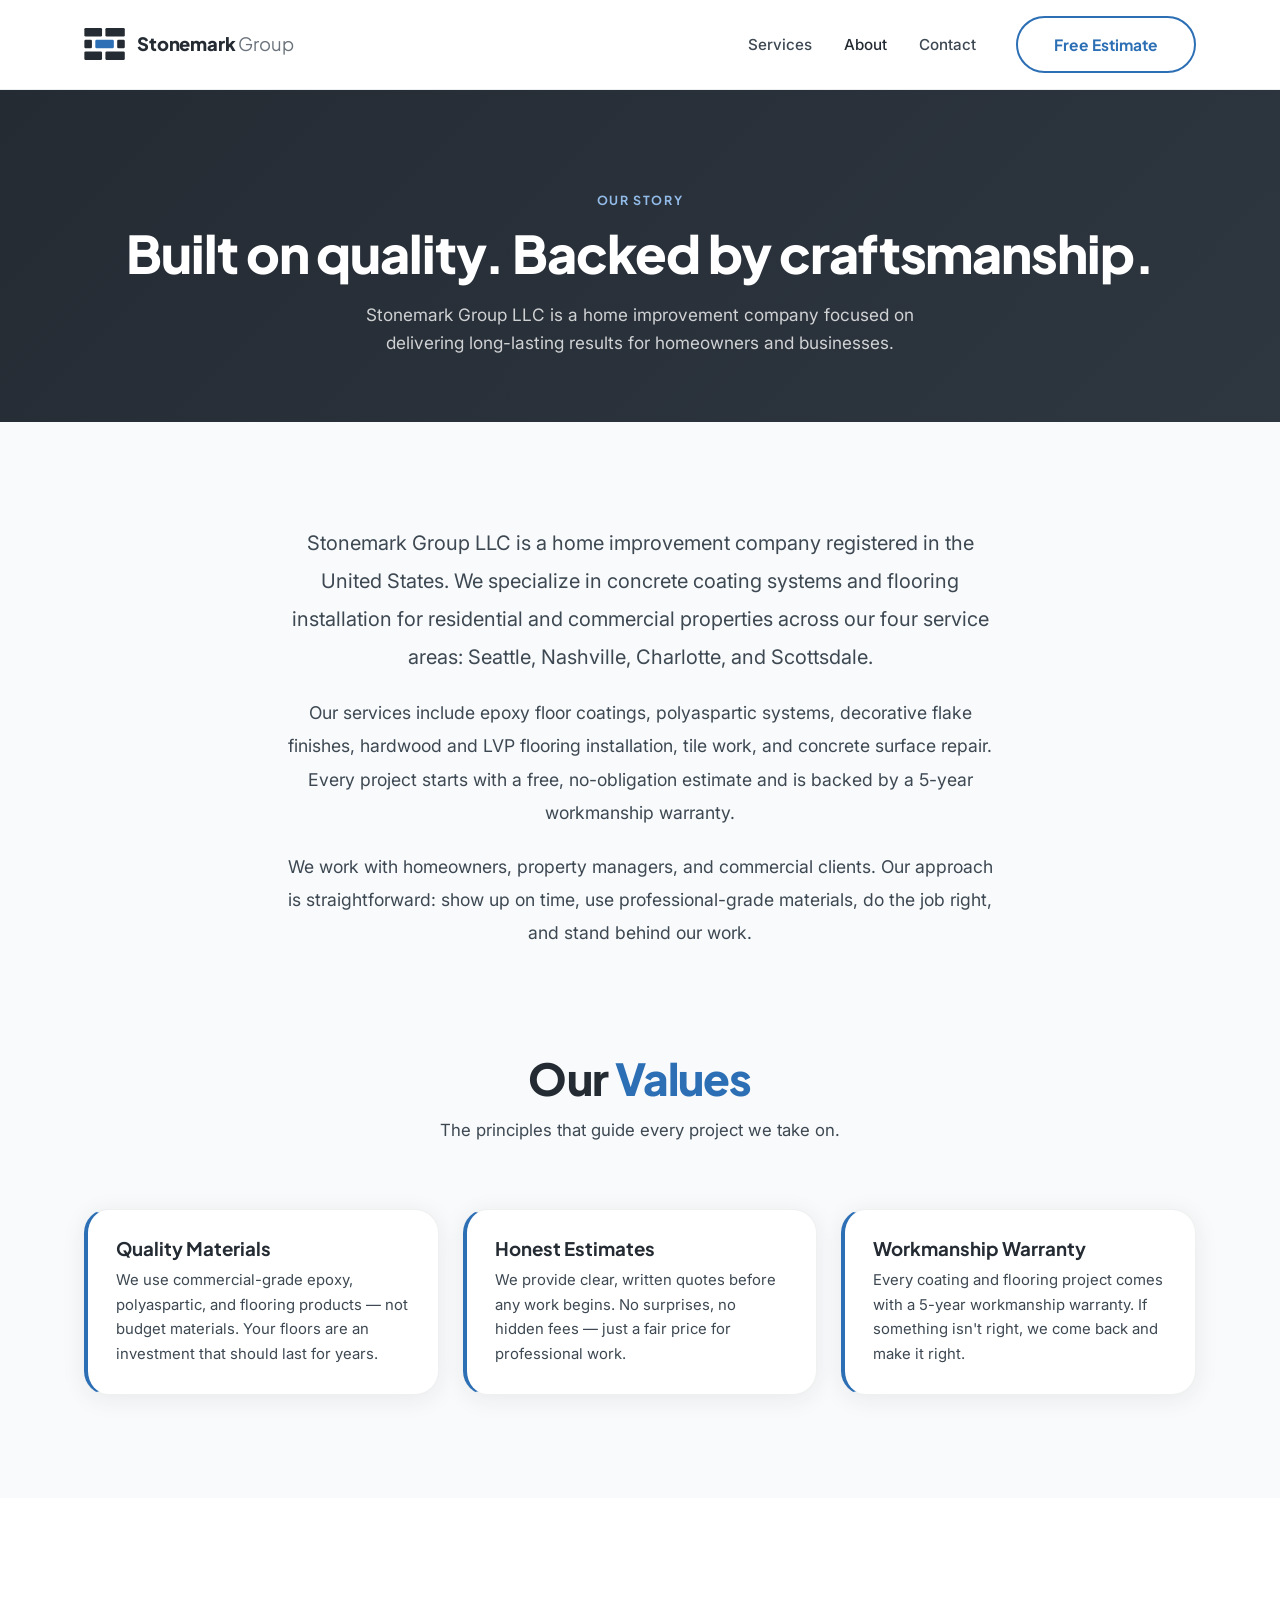
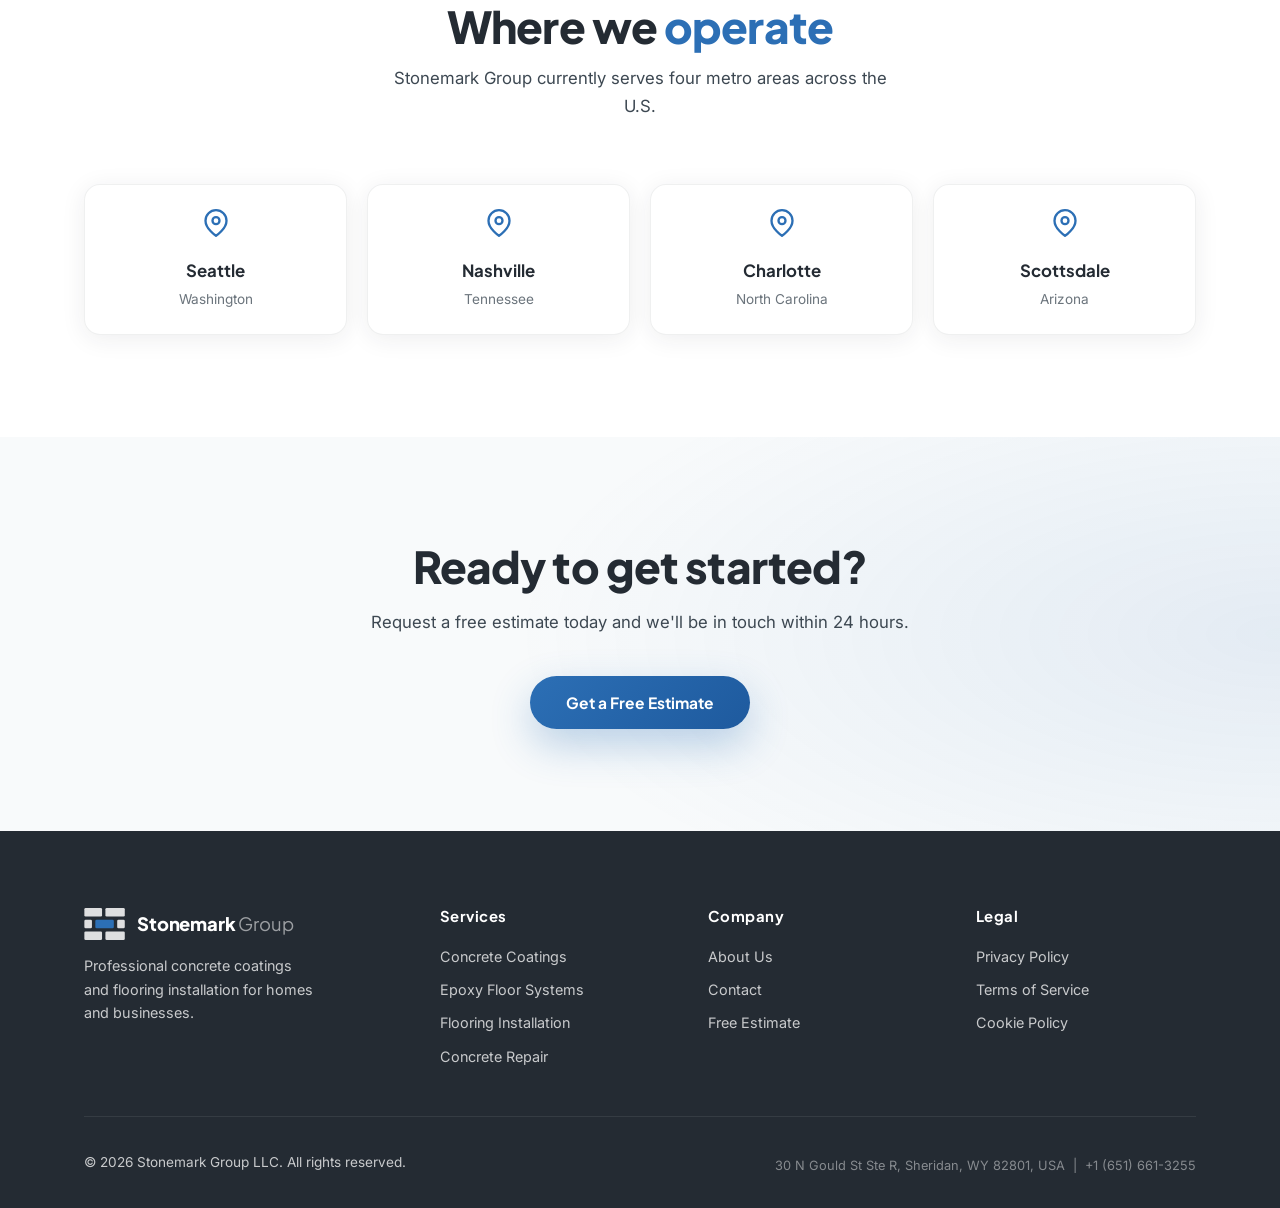
==== about.html @ 116d9c84 "Apply official Stonemark brand: Graphite + Stonemark Blue palette + SVG brick mark Colors updated fr" ====
<!DOCTYPE html>
<html lang="en">
<head>
  <meta charset="UTF-8">
  <meta name="viewport" content="width=device-width, initial-scale=1.0">
  <title>About Us | Stonemark Group LLC</title>
  <meta name="description" content="Learn about Stonemark Group LLC, a home improvement company specializing in concrete coatings and flooring installation across Seattle, Nashville, Charlotte, and Scottsdale.">

  <link rel="preconnect" href="https://fonts.googleapis.com">
  <link rel="preconnect" href="https://fonts.gstatic.com" crossorigin>
  <link href="https://fonts.googleapis.com/css2?family=Inter:wght@400;500;600;700&family=Plus+Jakarta+Sans:wght@700;800;900&display=swap" rel="stylesheet">
  <link rel="stylesheet" href="styles.css">
</head>
<body>

  <!-- Header -->
  <header class="site-header">
    <div class="container header-inner">
      <a href="index.html" class="brand">
        <svg class="brand-mark" width="36" height="28" viewBox="0 0 48 38" fill="none" xmlns="http://www.w3.org/2000/svg" aria-hidden="true"><rect class="brick brick-dark" x="0" y="0" width="21" height="10" rx="1.5"/><rect class="brick brick-dark" x="25" y="0" width="23" height="10" rx="1.5"/><rect class="brick brick-dark" x="0" y="14" width="9" height="10" rx="1.5"/><rect class="brick brick-blue" x="13" y="14" width="22" height="10" rx="1.5"/><rect class="brick brick-dark" x="39" y="14" width="9" height="10" rx="1.5"/><rect class="brick brick-dark" x="0" y="28" width="21" height="10" rx="1.5"/><rect class="brick brick-dark" x="25" y="28" width="23" height="10" rx="1.5"/></svg><span class="brand-wordmark"><strong>Stonemark</strong><span class="wm-group"> Group</span></span>
      </a>
      <button class="nav-toggle" aria-expanded="false" aria-label="Toggle navigation">
        <span></span><span></span><span></span>
      </button>
      <nav class="nav-links">
        <a href="services.html">Services</a>
        <a href="about.html" class="active">About</a>
        <a href="contact.html">Contact</a>
        <a href="book-a-call.html" class="btn btn-outline">Free Estimate</a>
      </nav>
    </div>
  </header>

  <!-- Page Hero -->
  <section class="page-hero">
    <div class="container">
      <span class="eyebrow fade-up">OUR STORY</span>
      <h1 class="page-hero-title fade-up" data-delay="1">Built on quality. Backed by craftsmanship.</h1>
      <p class="page-hero-sub fade-up" data-delay="2">Stonemark Group LLC is a home improvement company focused on delivering long-lasting results for homeowners and businesses.</p>
    </div>
  </section>

  <main>
    <!-- About Paragraphs -->
    <section class="section" style="padding-bottom: 0;">
      <div class="container">
        <div style="max-width: 720px; margin: 0 auto; text-align: center;">
          <p style="font-size: 1.25rem; line-height: 1.9; color: var(--color-muted);">
            Stonemark Group LLC is a home improvement company registered in the United States. We specialize in concrete coating systems and flooring installation for residential and commercial properties across our four service areas: Seattle, Nashville, Charlotte, and Scottsdale.
          </p>
          <p style="font-size: 1.1rem; line-height: 1.9; color: var(--color-muted); margin-top: 1.25rem;">
            Our services include epoxy floor coatings, polyaspartic systems, decorative flake finishes, hardwood and LVP flooring installation, tile work, and concrete surface repair. Every project starts with a free, no-obligation estimate and is backed by a 5-year workmanship warranty.
          </p>
          <p style="font-size: 1.1rem; line-height: 1.9; color: var(--color-muted); margin-top: 1.25rem;">
            We work with homeowners, property managers, and commercial clients. Our approach is straightforward: show up on time, use professional-grade materials, do the job right, and stand behind our work.
          </p>
        </div>
      </div>
    </section>

    <!-- Values -->
    <section class="section">
      <div class="container">
        <header class="section-header">
          <h2 class="section-title">Our <span>Values</span></h2>
          <p class="section-lead">The principles that guide every project we take on.</p>
        </header>

        <div class="values-grid fade-up">
          <div class="value-card">
            <h3 class="value-title">Quality Materials</h3>
            <p class="value-desc">We use commercial-grade epoxy, polyaspartic, and flooring products — not budget materials. Your floors are an investment that should last for years.</p>
          </div>
          <div class="value-card">
            <h3 class="value-title">Honest Estimates</h3>
            <p class="value-desc">We provide clear, written quotes before any work begins. No surprises, no hidden fees — just a fair price for professional work.</p>
          </div>
          <div class="value-card">
            <h3 class="value-title">Workmanship Warranty</h3>
            <p class="value-desc">Every coating and flooring project comes with a 5-year workmanship warranty. If something isn't right, we come back and make it right.</p>
          </div>
        </div>
      </div>
    </section>

    <!-- Service Areas -->
    <section class="section section-alt">
      <div class="container">
        <header class="section-header">
          <h2 class="section-title">Where we <span>operate</span></h2>
          <p class="section-lead">Stonemark Group currently serves four metro areas across the U.S.</p>
        </header>

        <div class="areas-grid fade-up">
          <div class="area-card">
            <div class="area-icon">
              <svg xmlns="http://www.w3.org/2000/svg" width="28" height="28" viewBox="0 0 24 24" fill="none" stroke="currentColor" stroke-width="2" stroke-linecap="round" stroke-linejoin="round"><path d="M21 10c0 7-9 13-9 13s-9-6-9-13a9 9 0 0 1 18 0z"/><circle cx="12" cy="10" r="3"/></svg>
            </div>
            <div class="area-city">Seattle</div>
            <div class="area-state">Washington</div>
          </div>
          <div class="area-card">
            <div class="area-icon">
              <svg xmlns="http://www.w3.org/2000/svg" width="28" height="28" viewBox="0 0 24 24" fill="none" stroke="currentColor" stroke-width="2" stroke-linecap="round" stroke-linejoin="round"><path d="M21 10c0 7-9 13-9 13s-9-6-9-13a9 9 0 0 1 18 0z"/><circle cx="12" cy="10" r="3"/></svg>
            </div>
            <div class="area-city">Nashville</div>
            <div class="area-state">Tennessee</div>
          </div>
          <div class="area-card">
            <div class="area-icon">
              <svg xmlns="http://www.w3.org/2000/svg" width="28" height="28" viewBox="0 0 24 24" fill="none" stroke="currentColor" stroke-width="2" stroke-linecap="round" stroke-linejoin="round"><path d="M21 10c0 7-9 13-9 13s-9-6-9-13a9 9 0 0 1 18 0z"/><circle cx="12" cy="10" r="3"/></svg>
            </div>
            <div class="area-city">Charlotte</div>
            <div class="area-state">North Carolina</div>
          </div>
          <div class="area-card">
            <div class="area-icon">
              <svg xmlns="http://www.w3.org/2000/svg" width="28" height="28" viewBox="0 0 24 24" fill="none" stroke="currentColor" stroke-width="2" stroke-linecap="round" stroke-linejoin="round"><path d="M21 10c0 7-9 13-9 13s-9-6-9-13a9 9 0 0 1 18 0z"/><circle cx="12" cy="10" r="3"/></svg>
            </div>
            <div class="area-city">Scottsdale</div>
            <div class="area-state">Arizona</div>
          </div>
        </div>
      </div>
    </section>

    <!-- CTA -->
    <section class="cta-section">
      <div class="container">
        <h2 class="section-title">Ready to get started?</h2>
        <p class="section-lead">Request a free estimate today and we'll be in touch within 24 hours.</p>
        <a href="book-a-call.html" class="btn btn-primary">Get a Free Estimate</a>
      </div>
    </section>
  </main>

  <!-- Footer -->
  <footer class="site-footer">
    <div class="container">
      <div class="footer-grid">
        <div class="footer-brand">
          <a href="index.html" class="brand">
            <svg class="brand-mark" width="36" height="28" viewBox="0 0 48 38" fill="none" xmlns="http://www.w3.org/2000/svg" aria-hidden="true"><rect class="brick brick-dark" x="0" y="0" width="21" height="10" rx="1.5"/><rect class="brick brick-dark" x="25" y="0" width="23" height="10" rx="1.5"/><rect class="brick brick-dark" x="0" y="14" width="9" height="10" rx="1.5"/><rect class="brick brick-blue" x="13" y="14" width="22" height="10" rx="1.5"/><rect class="brick brick-dark" x="39" y="14" width="9" height="10" rx="1.5"/><rect class="brick brick-dark" x="0" y="28" width="21" height="10" rx="1.5"/><rect class="brick brick-dark" x="25" y="28" width="23" height="10" rx="1.5"/></svg><span class="brand-wordmark"><strong>Stonemark</strong><span class="wm-group"> Group</span></span>
          </a>
          <p class="footer-brand-desc">Professional concrete coatings and flooring installation for homes and businesses.</p>
        </div>
        <div class="footer-col">
          <h4 class="footer-col-title">Services</h4>
          <div class="footer-links">
            <a href="services.html">Concrete Coatings</a>
            <a href="services.html">Epoxy Floor Systems</a>
            <a href="services.html">Flooring Installation</a>
            <a href="services.html">Concrete Repair</a>
          </div>
        </div>
        <div class="footer-col">
          <h4 class="footer-col-title">Company</h4>
          <div class="footer-links">
            <a href="about.html">About Us</a>
            <a href="contact.html">Contact</a>
            <a href="book-a-call.html">Free Estimate</a>
          </div>
        </div>
        <div class="footer-col">
          <h4 class="footer-col-title">Legal</h4>
          <div class="footer-links">
            <a href="privacy-policy.html">Privacy Policy</a>
            <a href="terms-of-service.html">Terms of Service</a>
            <a href="cookie-policy.html">Cookie Policy</a>
          </div>
        </div>
      </div>
      <div class="footer-bottom">
        <p>&copy; 2026 Stonemark Group LLC. All rights reserved.</p>
        <p style="margin-top:0.35rem; font-size:0.8rem; opacity:0.6;">30 N Gould St Ste R, Sheridan, WY 82801, USA &nbsp;|&nbsp; <a href="tel:+16516613255" style="color:inherit;">+1 (651) 661-3255</a></p>
      </div>
    </div>
  </footer>
  <script src="scripts.js"></script>
</body>
</html>
---- styles.css ----
/* ===========================
   Stonemark Group LLC — styles.css
   Official brand: Graphite #242B33 + Stonemark Blue #2C6FB5
   Warm accent: Copper #D38A2E · Neutral: Slate #6B747C
   =========================== */

:root {
  /* Official brand palette */
  --graphite:     #242B33;
  --graphite-mid: #2E3640;
  --blue:         #2C6FB5;
  --blue-dark:    #1E5A9E;
  --blue-light:   #93BBE8;
  --blue-pale:    #EAF2FC;
  --copper:       #D38A2E;
  --slate:        #6B747C;
  --surface:      #F8FAFB;
  --white:        #FFFFFF;

  /* Semantic aliases (keep old amber names for HTML inline style compat) */
  --stone:            var(--graphite);
  --stone-mid:        var(--graphite-mid);
  --amber:            var(--blue);
  --amber-dark:       var(--blue-dark);
  --amber-light:      var(--blue-light);
  --amber-pale:       var(--blue-pale);

  /* Text */
  --color-bg:         var(--surface);
  --color-surface:    var(--white);
  --color-text:       var(--graphite);
  --color-muted:      #3D4852;
  --color-subtle:     var(--slate);
  --color-accent:     var(--blue);
  --color-accent-dark:var(--blue-dark);

  /* Layout */
  --container-max:    1160px;
  --container-pad:    1.5rem;
  --radius-sm:        0.5rem;
  --radius-md:        1rem;
  --radius-lg:        1.5rem;
  --radius-pill:      999px;
  --shadow-soft:      0 4px 24px rgba(36,43,51,0.08);
  --shadow-card:      0 8px 32px rgba(36,43,51,0.13);
  --shadow-cta:       0 16px 40px rgba(44,111,181,0.30);

  /* Transitions */
  --t: 200ms ease;

  /* Typography */
  --font-head: 'Plus Jakarta Sans', sans-serif;
  --font-body: 'Inter', sans-serif;
}

/* ── Reset ── */
*, *::before, *::after { box-sizing: border-box; margin: 0; padding: 0; }
ul { list-style: none; }
a { color: inherit; text-decoration: none; }
img { display: block; max-width: 100%; height: auto; }
button { cursor: pointer; border: none; background: none; font: inherit; }

/* ── Base ── */
html { scroll-behavior: smooth; }

body {
  font-family: var(--font-body);
  background: var(--color-bg);
  color: var(--color-text);
  line-height: 1.65;
  -webkit-font-smoothing: antialiased;
}

h1, h2, h3, h4 {
  font-family: var(--font-head);
  font-weight: 700;
  line-height: 1.2;
}

/* ── Container ── */
.container {
  width: 100%;
  max-width: var(--container-max);
  margin-inline: auto;
  padding-inline: var(--container-pad);
}

/* ── Utility ── */
.sr-only {
  position: absolute; width: 1px; height: 1px;
  padding: 0; margin: -1px; overflow: hidden;
  clip: rect(0,0,0,0); white-space: nowrap; border: 0;
}

.eyebrow {
  display: inline-block;
  font-family: var(--font-head);
  font-size: 0.78rem;
  font-weight: 700;
  letter-spacing: 0.13em;
  text-transform: uppercase;
  color: var(--blue);
  margin-bottom: 0.75rem;
}

/* ── Buttons ── */
.btn {
  display: inline-flex;
  align-items: center;
  justify-content: center;
  font-family: var(--font-head);
  font-weight: 700;
  font-size: 0.97rem;
  border-radius: var(--radius-pill);
  padding: 0.85rem 2.25rem;
  transition: transform var(--t), box-shadow var(--t), background var(--t);
  white-space: nowrap;
}

.btn-primary {
  background: linear-gradient(135deg, var(--blue) 0%, var(--blue-dark) 100%);
  color: var(--white);
  box-shadow: var(--shadow-cta);
}
.btn-primary:hover, .btn-primary:focus-visible {
  transform: translateY(-2px);
  box-shadow: 0 20px 48px rgba(44,111,181,0.40);
}

.btn-outline {
  border: 2px solid var(--blue);
  color: var(--blue);
  background: transparent;
}
.btn-outline:hover, .btn-outline:focus-visible {
  background: rgba(44,111,181,0.08);
  transform: translateY(-2px);
}

.btn-ghost {
  color: var(--blue);
  font-weight: 700;
  display: inline-flex;
  align-items: center;
  gap: 0.4rem;
}
.btn-ghost:hover { gap: 0.65rem; }

/* ── Header ── */
.site-header {
  position: sticky;
  top: 0;
  z-index: 100;
  background: rgba(255,255,255,0.95);
  backdrop-filter: blur(12px);
  border-bottom: 1px solid rgba(36,43,51,0.08);
  transition: box-shadow var(--t);
}
.site-header.scrolled {
  box-shadow: 0 4px 20px rgba(36,43,51,0.10);
}

.header-inner {
  display: flex;
  align-items: center;
  justify-content: space-between;
  gap: 1.5rem;
  padding-block: 1rem;
}

/* ── Brand / Logo ── */
.brand {
  display: flex;
  align-items: center;
  gap: 0.75rem;
  text-decoration: none;
  flex-shrink: 0;
}

/* SVG brick mark */
.brand-mark {
  height: 32px;
  width: auto;
  display: block;
  flex-shrink: 0;
}
.brand-mark .brick-dark { fill: var(--graphite); }
.brand-mark .brick-blue { fill: var(--blue); }

/* Footer: invert bricks to white on dark bg */
.site-footer .brand-mark .brick-dark { fill: rgba(255,255,255,0.85); }
.site-footer .brand-mark .brick-blue { fill: var(--blue); }

/* Wordmark */
.brand-wordmark {
  font-family: var(--font-head);
  font-size: 1.15rem;
  letter-spacing: -0.01em;
  line-height: 1.2;
}
.brand-wordmark strong {
  font-weight: 800;
  color: var(--graphite);
}
.brand-wordmark .wm-group {
  font-weight: 400;
  color: var(--slate);
}
/* Footer wordmark colors */
.site-footer .brand-wordmark strong { color: var(--white); }
.site-footer .brand-wordmark .wm-group { color: rgba(255,255,255,0.55); }

.nav-links {
  display: flex;
  align-items: center;
  gap: 2rem;
  font-weight: 500;
  font-size: 0.95rem;
  color: var(--color-muted);
}
.nav-links a:hover, .nav-links a.active { color: var(--graphite); }
.nav-links .btn { margin-left: 0.5rem; }

/* Mobile nav toggle */
.nav-toggle {
  display: none;
  flex-direction: column;
  gap: 5px;
  width: 2.5rem;
  height: 2.5rem;
  align-items: center;
  justify-content: center;
  border-radius: 50%;
  border: 1px solid rgba(36,43,51,0.12);
}
.nav-toggle span {
  width: 20px;
  height: 2px;
  background: var(--graphite);
  border-radius: 999px;
  transition: transform var(--t), opacity var(--t);
}
.nav-toggle.open span:nth-child(1) { transform: translateY(7px) rotate(45deg); }
.nav-toggle.open span:nth-child(2) { opacity: 0; }
.nav-toggle.open span:nth-child(3) { transform: translateY(-7px) rotate(-45deg); }

/* ── Hero ── */
.hero {
  padding: clamp(5rem,10vw,8rem) 0 clamp(4rem,8vw,6.5rem);
  background:
    radial-gradient(ellipse 70% 60% at 80% -10%, rgba(44,111,181,0.09), transparent),
    radial-gradient(ellipse 50% 50% at -5% 90%, rgba(36,43,51,0.05), transparent),
    var(--surface);
  text-align: center;
}

.hero-title {
  font-size: clamp(2.4rem, 6vw, 4rem);
  font-weight: 800;
  letter-spacing: -0.025em;
  color: var(--graphite);
  margin-bottom: 1.25rem;
  max-width: 18ch;
  margin-inline: auto;
}
.hero-title span { color: var(--blue); }

.hero-sub {
  font-size: clamp(1rem, 2.2vw, 1.175rem);
  color: var(--color-muted);
  max-width: 52ch;
  margin-inline: auto;
  margin-bottom: 2.5rem;
}

.hero-actions {
  display: flex;
  gap: 1rem;
  justify-content: center;
  flex-wrap: wrap;
  margin-bottom: 3.5rem;
}
.hero-actions .btn-primary { padding: 1rem 2.75rem; font-size: 1.025rem; }

.hero-trust {
  display: flex;
  align-items: center;
  justify-content: center;
  gap: 0.5rem;
  font-size: 0.9rem;
  color: var(--color-subtle);
  font-weight: 500;
}
.hero-trust-dot { width: 4px; height: 4px; border-radius: 50%; background: var(--blue-light); }

/* Stats row */
.stats-row {
  display: grid;
  grid-template-columns: repeat(3, 1fr);
  gap: 1.5rem;
  max-width: 640px;
  margin: 3.5rem auto 0;
}
.stat-item { text-align: center; }
.stat-num {
  font-family: var(--font-head);
  font-size: clamp(2rem, 4vw, 2.75rem);
  font-weight: 800;
  color: var(--graphite);
  letter-spacing: -0.02em;
}
.stat-num span { color: var(--blue); }
.stat-label { font-size: 0.88rem; color: var(--color-subtle); margin-top: 0.25rem; }

/* ── Section shared ── */
.section { padding: clamp(4rem, 8vw, 6.5rem) 0; }
.section-alt { background: var(--white); }
.section-dark { background: var(--graphite-mid); color: var(--white); }

.section-header {
  text-align: center;
  max-width: 52ch;
  margin-inline: auto;
  margin-bottom: clamp(3rem, 5vw, 4rem);
}
.section-title {
  font-size: clamp(1.9rem, 4vw, 2.75rem);
  font-weight: 800;
  letter-spacing: -0.02em;
  color: var(--graphite);
  margin-bottom: 0.75rem;
}
.section-title span { color: var(--blue); }
.section-dark .section-title { color: var(--white); }
.section-lead { font-size: 1.05rem; color: var(--color-muted); }
.section-dark .section-lead { color: rgba(255,255,255,0.75); }

/* ── Services grid ── */
.services-grid {
  display: grid;
  grid-template-columns: repeat(auto-fit, minmax(280px, 1fr));
  gap: 1.5rem;
}

.service-card {
  background: var(--white);
  border: 1px solid rgba(36,43,51,0.07);
  border-radius: var(--radius-lg);
  padding: 2rem;
  display: flex;
  flex-direction: column;
  gap: 1rem;
  box-shadow: var(--shadow-soft);
  transition: transform var(--t), box-shadow var(--t), border-color var(--t);
}
.service-card:hover {
  transform: translateY(-5px);
  box-shadow: var(--shadow-card);
  border-color: rgba(44,111,181,0.25);
}

.service-icon {
  width: 52px;
  height: 52px;
  border-radius: 14px;
  background: linear-gradient(135deg, rgba(44,111,181,0.12), rgba(44,111,181,0.05));
  display: flex;
  align-items: center;
  justify-content: center;
  color: var(--blue);
  flex-shrink: 0;
}
.service-icon svg { width: 24px; height: 24px; }

.service-title {
  font-family: var(--font-head);
  font-size: 1.1rem;
  font-weight: 700;
  color: var(--graphite);
}
.service-desc { font-size: 0.95rem; color: var(--color-muted); }

/* ── Feature list (How it works) ── */
.features-grid {
  display: grid;
  grid-template-columns: repeat(auto-fit, minmax(240px, 1fr));
  gap: 2rem;
}
.feature-item { display: flex; flex-direction: column; gap: 0.75rem; }
.feature-num {
  font-family: var(--font-head);
  font-size: 2.25rem;
  font-weight: 900;
  color: var(--copper);
  letter-spacing: -0.03em;
  line-height: 1;
}
.feature-title { font-family: var(--font-head); font-weight: 700; font-size: 1.05rem; color: var(--graphite); }
.feature-desc { font-size: 0.93rem; color: var(--color-muted); }

/* ── Service areas ── */
.areas-grid {
  display: grid;
  grid-template-columns: repeat(auto-fit, minmax(200px, 1fr));
  gap: 1.25rem;
}
.area-card {
  background: var(--white);
  border: 1px solid rgba(36,43,51,0.07);
  border-radius: var(--radius-md);
  padding: 1.5rem;
  text-align: center;
  box-shadow: var(--shadow-soft);
  transition: transform var(--t), border-color var(--t);
}
.area-card:hover { transform: translateY(-3px); border-color: rgba(44,111,181,0.3); }
.area-city { font-family: var(--font-head); font-weight: 700; font-size: 1.05rem; color: var(--graphite); margin-top: 0.75rem; }
.area-state { font-size: 0.85rem; color: var(--color-subtle); margin-top: 0.2rem; }
.area-icon { color: var(--blue); }

/* ── CTA section ── */
.cta-section {
  padding: clamp(4.5rem, 8vw, 7rem) 0;
  background:
    radial-gradient(ellipse 60% 80% at 100% 50%, rgba(44,111,181,0.10), transparent),
    var(--surface);
  text-align: center;
}
.cta-section .section-title { margin-bottom: 1rem; }
.cta-section .section-lead { margin-bottom: 2.5rem; }

/* ── Footer ── */
.site-footer {
  background: var(--graphite);
  color: rgba(255,255,255,0.75);
  padding: clamp(3.5rem, 6vw, 5rem) 0 2rem;
}
.footer-grid {
  display: grid;
  grid-template-columns: 1.4fr repeat(3, 1fr);
  gap: 3rem;
  padding-bottom: 3rem;
  border-bottom: 1px solid rgba(255,255,255,0.08);
}
.footer-brand-desc { font-size: 0.9rem; margin-top: 0.85rem; line-height: 1.65; max-width: 26ch; }
.footer-col-title {
  font-family: var(--font-head);
  font-weight: 700;
  color: var(--white);
  font-size: 0.93rem;
  margin-bottom: 1.15rem;
  letter-spacing: 0.03em;
}
.footer-links { display: flex; flex-direction: column; gap: 0.6rem; }
.footer-links a { font-size: 0.9rem; transition: color var(--t); }
.footer-links a:hover { color: var(--blue-light); }
.footer-bottom {
  display: flex;
  align-items: center;
  justify-content: space-between;
  flex-wrap: wrap;
  gap: 1rem;
  padding-top: 2rem;
  font-size: 0.85rem;
}

/* ── Page hero (inner pages) ── */
.page-hero {
  padding: clamp(4rem, 8vw, 6rem) 0 clamp(3rem, 5vw, 4.5rem);
  background: linear-gradient(135deg, var(--graphite) 0%, var(--graphite-mid) 100%);
  color: var(--white);
  text-align: center;
}
.page-hero .eyebrow { color: var(--blue-light); }
.page-hero-title {
  font-family: var(--font-head);
  font-size: clamp(2rem, 5vw, 3.25rem);
  font-weight: 800;
  color: var(--white);
  letter-spacing: -0.02em;
  margin-bottom: 1rem;
}
.page-hero-sub {
  font-size: 1.075rem;
  color: rgba(255,255,255,0.78);
  max-width: 52ch;
  margin-inline: auto;
}

/* ── Contact form ── */
.contact-grid {
  display: grid;
  grid-template-columns: 1.1fr 0.9fr;
  gap: 4rem;
  align-items: start;
}
.contact-form { display: flex; flex-direction: column; gap: 1.25rem; }
.form-group { display: flex; flex-direction: column; gap: 0.4rem; }
.form-group label { font-family: var(--font-head); font-size: 0.9rem; font-weight: 600; color: var(--graphite); }
.form-group input,
.form-group select,
.form-group textarea {
  padding: 0.85rem 1.1rem;
  border: 1.5px solid rgba(36,43,51,0.14);
  border-radius: var(--radius-sm);
  font-family: var(--font-body);
  font-size: 0.97rem;
  color: var(--graphite);
  background: var(--white);
  transition: border-color var(--t), box-shadow var(--t);
  width: 100%;
}
.form-group input:focus,
.form-group select:focus,
.form-group textarea:focus {
  outline: none;
  border-color: var(--blue);
  box-shadow: 0 0 0 3px rgba(44,111,181,0.12);
}
.form-group textarea { min-height: 130px; resize: vertical; }
.form-group input::placeholder,
.form-group textarea::placeholder { color: #A0ADB8; }

.contact-info { display: flex; flex-direction: column; gap: 1.5rem; }
.contact-info-item { display: flex; gap: 1rem; align-items: flex-start; }
.contact-info-icon {
  width: 44px; height: 44px; border-radius: 12px;
  background: rgba(44,111,181,0.10);
  display: flex; align-items: center; justify-content: center;
  color: var(--blue); flex-shrink: 0;
}
.contact-info-icon svg { width: 20px; height: 20px; }
.contact-info-label { font-family: var(--font-head); font-weight: 700; font-size: 0.9rem; color: var(--graphite); }
.contact-info-value { font-size: 0.93rem; color: var(--color-muted); margin-top: 0.2rem; }

/* ── Legal pages ── */
.legal-content {
  max-width: 780px;
  margin-inline: auto;
  padding: clamp(3.5rem, 6vw, 5rem) var(--container-pad);
}
.legal-content h2 {
  font-size: 1.35rem; font-weight: 700; color: var(--graphite);
  margin: 2.5rem 0 0.75rem; padding-top: 0.5rem;
  border-top: 1px solid rgba(36,43,51,0.07);
}
.legal-content h2:first-of-type { border-top: none; margin-top: 0; }
.legal-content p { font-size: 0.97rem; color: var(--color-muted); margin-bottom: 1rem; }
.legal-content ul { list-style: disc; padding-left: 1.5rem; margin-bottom: 1rem; }
.legal-content ul li { font-size: 0.97rem; color: var(--color-muted); margin-bottom: 0.4rem; }
.legal-content a { color: var(--blue); text-decoration: underline; }
.legal-meta { font-size: 0.85rem; color: var(--color-subtle); margin-bottom: 2.5rem; }

/* ── About / values ── */
.values-grid {
  display: grid;
  grid-template-columns: repeat(auto-fit, minmax(240px, 1fr));
  gap: 1.5rem;
}
.value-card {
  background: var(--white);
  border-radius: var(--radius-lg);
  padding: 1.75rem;
  box-shadow: var(--shadow-soft);
  border: 1px solid rgba(36,43,51,0.07);
  border-left: 4px solid var(--blue);
}
.value-title { font-family: var(--font-head); font-weight: 700; color: var(--graphite); margin-bottom: 0.5rem; }
.value-desc { font-size: 0.93rem; color: var(--color-muted); }

/* ── Estimate form page ── */
.book-grid {
  display: grid;
  grid-template-columns: 1fr 1fr;
  gap: 4rem;
  align-items: start;
}
.book-benefits { display: flex; flex-direction: column; gap: 1.25rem; }
.book-benefit-item { display: flex; align-items: flex-start; gap: 0.85rem; }
.benefit-check {
  width: 24px; height: 24px; border-radius: 50%;
  background: rgba(44,111,181,0.12);
  color: var(--blue);
  display: flex; align-items: center; justify-content: center;
  flex-shrink: 0; margin-top: 2px;
}
.benefit-text { font-size: 0.97rem; color: var(--color-muted); }
.benefit-text strong { color: var(--graphite); }

/* ── Consent boxes ── */
.checkbox-group {
  display: flex;
  align-items: flex-start;
  gap: 0.75rem;
  margin-bottom: 1rem;
}
.checkbox-group input[type="checkbox"] {
  margin-top: 0.25rem;
  width: 1.25rem;
  height: 1.25rem;
  flex-shrink: 0;
  accent-color: var(--blue);
  cursor: pointer;
}
.checkbox-group label {
  font-size: 0.85rem;
  line-height: 1.4;
  color: var(--color-muted);
  cursor: pointer;
}
.checkbox-group label a { color: var(--blue); text-decoration: underline; }
.sms-consent-box {
  border: 1.5px solid #CBD5E1;
  border-radius: 8px;
  padding: 1rem 1rem 0.5rem 1rem;
  margin-bottom: 1.25rem;
  background: #F8FAFB;
}
.sms-consent-heading {
  font-size: 0.75rem; font-weight: 700;
  text-transform: uppercase; letter-spacing: 0.05em;
  color: #4A5568; margin-bottom: 0.6rem;
}

/* ── Trust badges ── */
.trust-section {
  display: flex;
  justify-content: center;
  gap: 2rem;
  margin-top: 3rem;
  flex-wrap: wrap;
}
.trust-item {
  display: flex;
  flex-direction: column;
  align-items: center;
  text-align: center;
  gap: 0.5rem;
  color: var(--graphite);
  font-weight: 600;
  font-size: 0.9rem;
}
.trust-icon { color: var(--blue); width: 32px; height: 32px; }

/* ── Concrete coatings service list ── */
.services-list {
  list-style-type: disc;
  padding-left: 1.5rem;
  margin-top: 1rem;
  margin-bottom: 2rem;
}
.services-list li { margin-bottom: 0.5rem; font-size: 1.05rem; color: var(--color-muted); }

/* ── Confirmation ── */
#confirmation-message {
  display: none;
  padding: 2rem;
  background: #EAF2FC;
  color: #1E5A9E;
  border-radius: var(--radius-lg);
  border: 1px solid var(--blue-light);
  text-align: center;
  margin-bottom: 2rem;
  font-weight: 500;
}

/* ── Mobile responsive ── */
@media (max-width: 880px) {
  .contact-grid, .book-grid { grid-template-columns: 1fr; gap: 2.5rem; }
  .footer-grid { grid-template-columns: 1fr 1fr; gap: 2rem; }
  .footer-bottom { flex-direction: column; align-items: flex-start; }
}

@media (max-width: 640px) {
  .nav-links { display: none; }
  .nav-toggle { display: flex; }
  .nav-links.open {
    display: flex; flex-direction: column;
    position: absolute; top: calc(100% + 1px); left: 0; right: 0;
    background: var(--white);
    border-top: 1px solid rgba(36,43,51,0.07);
    padding: 1.5rem var(--container-pad) 2rem;
    gap: 1.25rem;
    box-shadow: 0 8px 24px rgba(36,43,51,0.10);
    z-index: 99;
  }
  .nav-links .btn { width: 100%; justify-content: center; }
  .stats-row { grid-template-columns: repeat(3, 1fr); gap: 1rem; }
  .hero-actions { flex-direction: column; align-items: center; }
  .footer-grid { grid-template-columns: 1fr; gap: 2rem; }
  .areas-grid { grid-template-columns: repeat(2, 1fr); }
}

@media (max-width: 400px) {
  .stats-row { grid-template-columns: 1fr; }
  .areas-grid { grid-template-columns: 1fr; }
}

/* ── Animations ── */
@keyframes fade-up {
  from { opacity: 0; transform: translateY(24px); }
  to   { opacity: 1; transform: translateY(0); }
}
.fade-up { animation: fade-up 0.55s ease both; }
.fade-up[data-delay="1"] { animation-delay: 0.1s; }
.fade-up[data-delay="2"] { animation-delay: 0.2s; }
.fade-up[data-delay="3"] { animation-delay: 0.3s; }
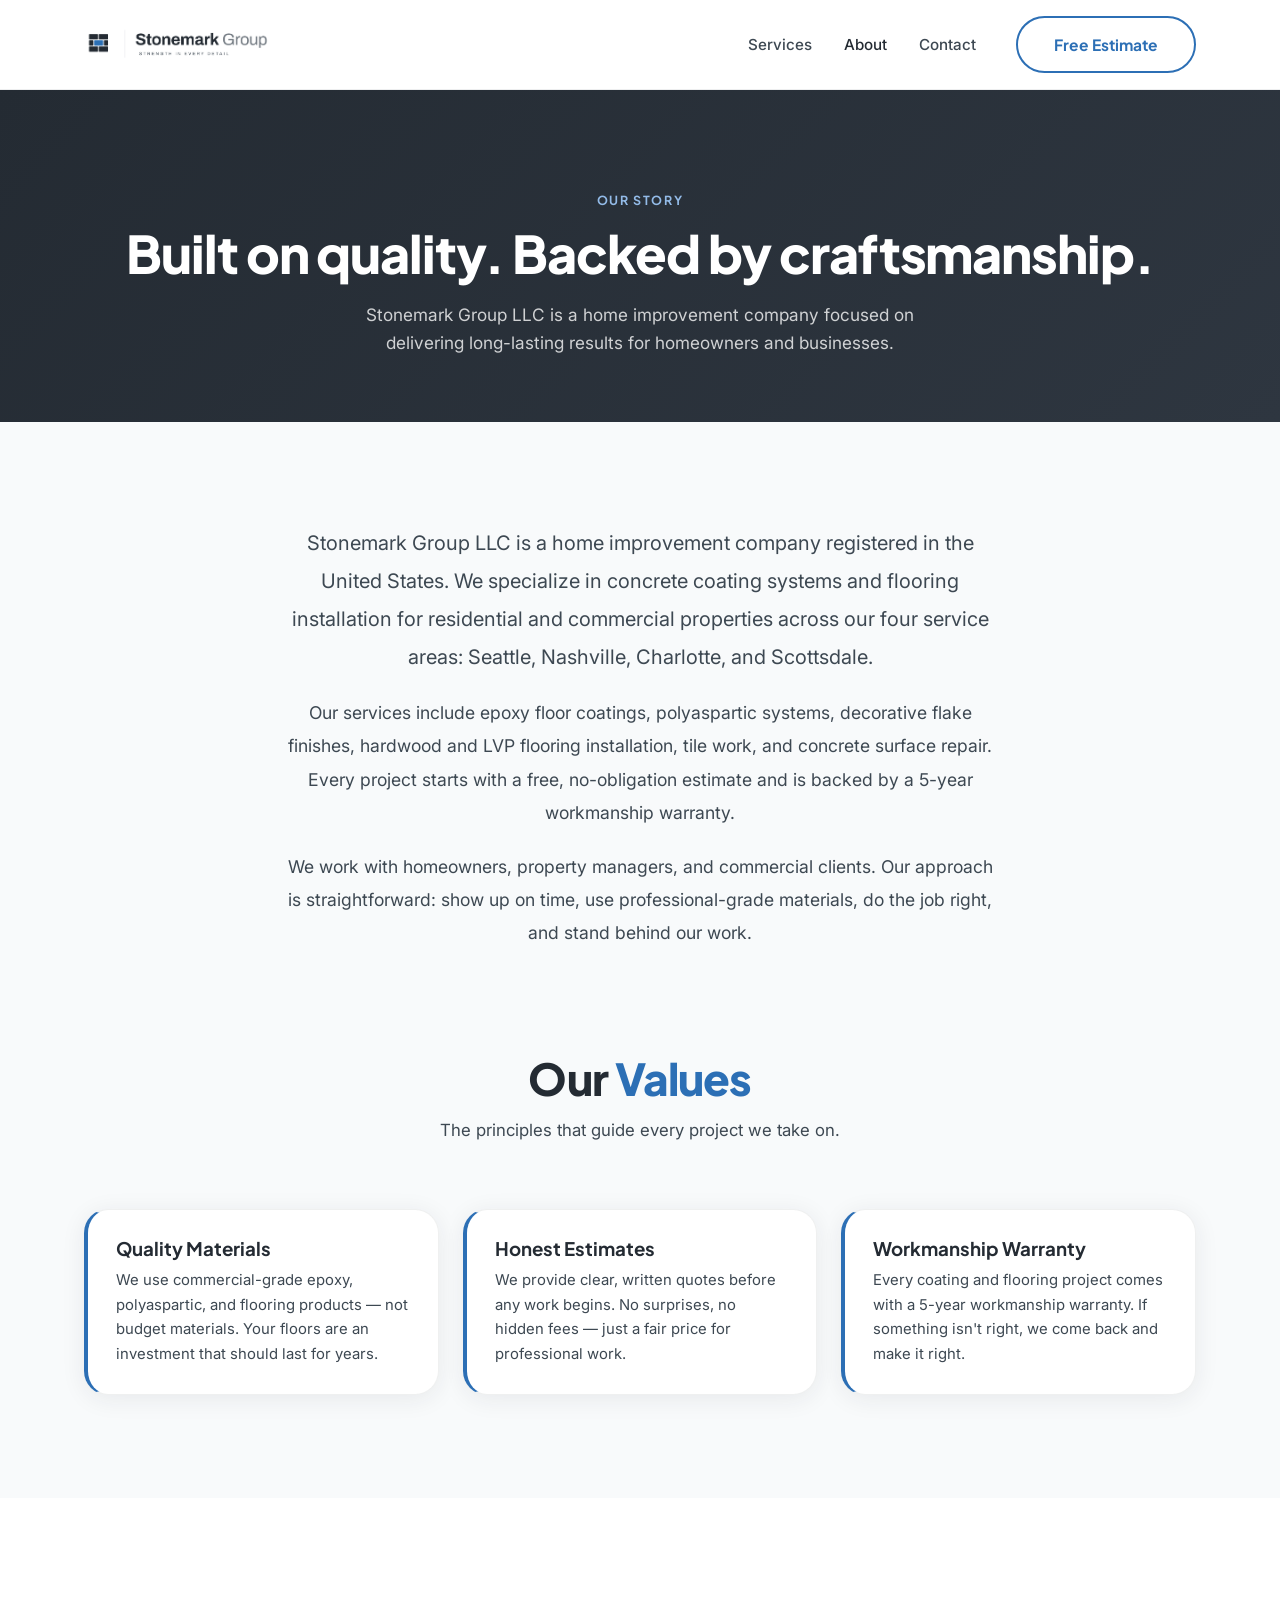
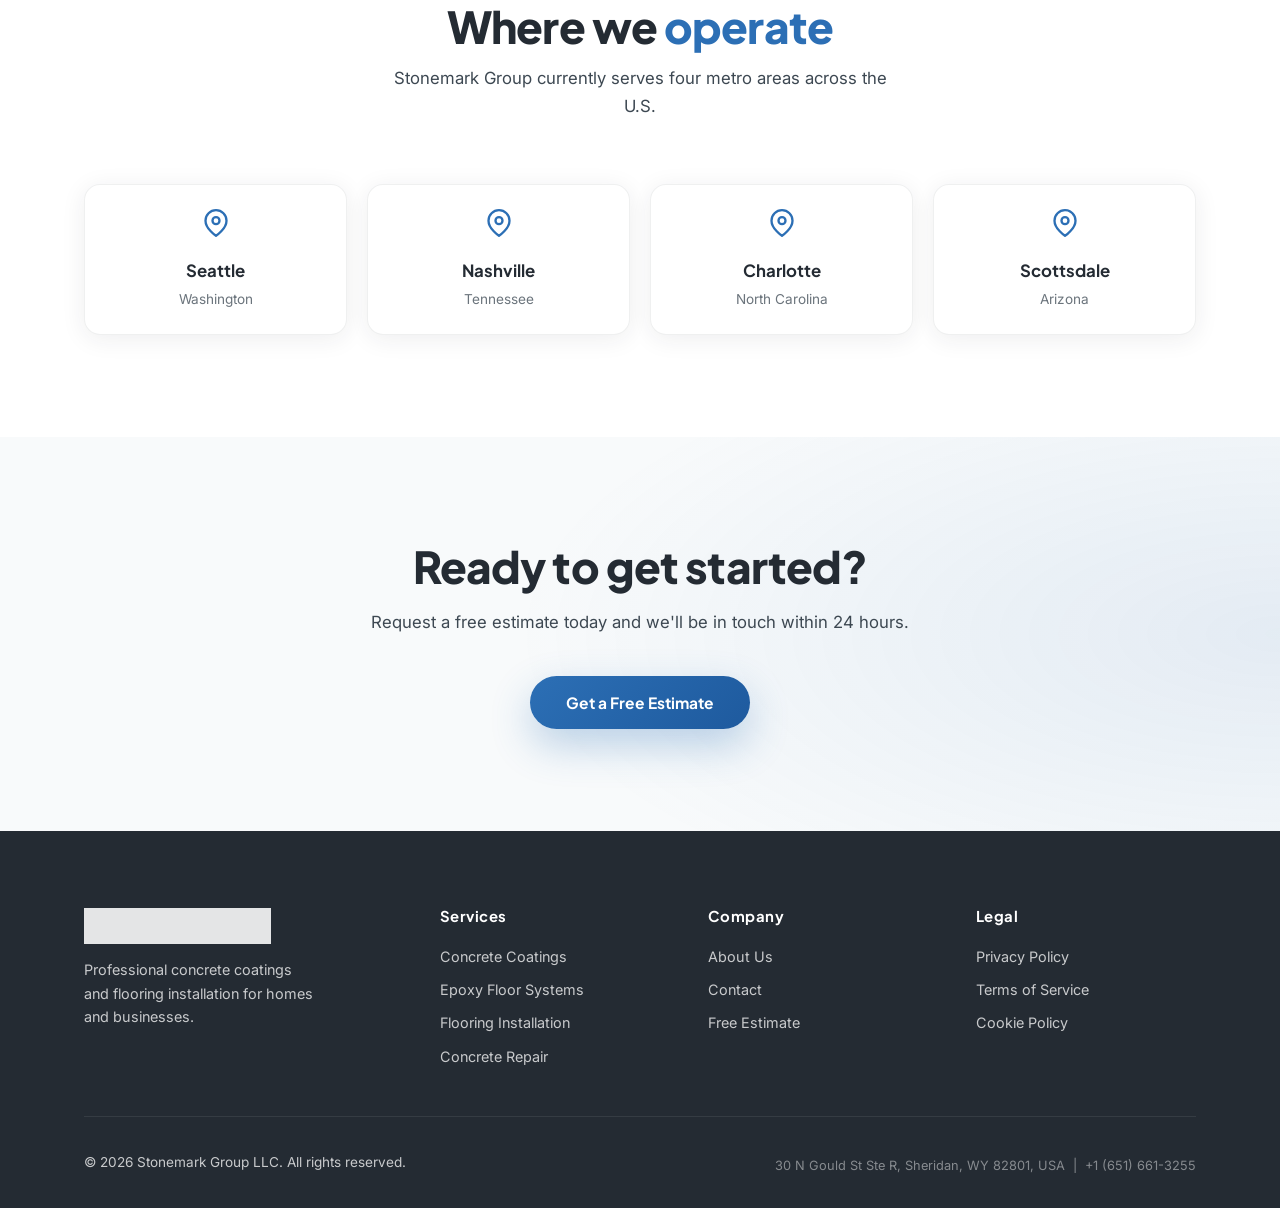
==== commit 49447aa2: "Use real logo PNG (1676x322 RGBA) in all pages Copied Stone mark group logo.png → logo.png and repla" ====
--- a/about.html
+++ b/about.html
@@ -17,7 +17,7 @@
   <header class="site-header">
     <div class="container header-inner">
       <a href="index.html" class="brand">
-        <svg class="brand-mark" width="36" height="28" viewBox="0 0 48 38" fill="none" xmlns="http://www.w3.org/2000/svg" aria-hidden="true"><rect class="brick brick-dark" x="0" y="0" width="21" height="10" rx="1.5"/><rect class="brick brick-dark" x="25" y="0" width="23" height="10" rx="1.5"/><rect class="brick brick-dark" x="0" y="14" width="9" height="10" rx="1.5"/><rect class="brick brick-blue" x="13" y="14" width="22" height="10" rx="1.5"/><rect class="brick brick-dark" x="39" y="14" width="9" height="10" rx="1.5"/><rect class="brick brick-dark" x="0" y="28" width="21" height="10" rx="1.5"/><rect class="brick brick-dark" x="25" y="28" width="23" height="10" rx="1.5"/></svg><span class="brand-wordmark"><strong>Stonemark</strong><span class="wm-group"> Group</span></span>
+        <img src="logo.png" alt="Stonemark Group" class="brand-logo">
       </a>
       <button class="nav-toggle" aria-expanded="false" aria-label="Toggle navigation">
         <span></span><span></span><span></span>
@@ -140,7 +140,7 @@
       <div class="footer-grid">
         <div class="footer-brand">
           <a href="index.html" class="brand">
-            <svg class="brand-mark" width="36" height="28" viewBox="0 0 48 38" fill="none" xmlns="http://www.w3.org/2000/svg" aria-hidden="true"><rect class="brick brick-dark" x="0" y="0" width="21" height="10" rx="1.5"/><rect class="brick brick-dark" x="25" y="0" width="23" height="10" rx="1.5"/><rect class="brick brick-dark" x="0" y="14" width="9" height="10" rx="1.5"/><rect class="brick brick-blue" x="13" y="14" width="22" height="10" rx="1.5"/><rect class="brick brick-dark" x="39" y="14" width="9" height="10" rx="1.5"/><rect class="brick brick-dark" x="0" y="28" width="21" height="10" rx="1.5"/><rect class="brick brick-dark" x="25" y="28" width="23" height="10" rx="1.5"/></svg><span class="brand-wordmark"><strong>Stonemark</strong><span class="wm-group"> Group</span></span>
+            <img src="logo.png" alt="Stonemark Group" class="brand-logo">
           </a>
           <p class="footer-brand-desc">Professional concrete coatings and flooring installation for homes and businesses.</p>
         </div>
--- a/styles.css
+++ b/styles.css
@@ -177,38 +177,18 @@
   flex-shrink: 0;
 }
 
-/* SVG brick mark */
-.brand-mark {
-  height: 32px;
+/* Real logo image */
+.brand-logo {
+  height: 36px;
   width: auto;
   display: block;
   flex-shrink: 0;
 }
-.brand-mark .brick-dark { fill: var(--graphite); }
-.brand-mark .brick-blue { fill: var(--blue); }
-
-/* Footer: invert bricks to white on dark bg */
-.site-footer .brand-mark .brick-dark { fill: rgba(255,255,255,0.85); }
-.site-footer .brand-mark .brick-blue { fill: var(--blue); }
-
-/* Wordmark */
-.brand-wordmark {
-  font-family: var(--font-head);
-  font-size: 1.15rem;
-  letter-spacing: -0.01em;
-  line-height: 1.2;
-}
-.brand-wordmark strong {
-  font-weight: 800;
-  color: var(--graphite);
-}
-.brand-wordmark .wm-group {
-  font-weight: 400;
-  color: var(--slate);
-}
-/* Footer wordmark colors */
-.site-footer .brand-wordmark strong { color: var(--white); }
-.site-footer .brand-wordmark .wm-group { color: rgba(255,255,255,0.55); }
+/* Footer: make the dark logo white for dark background */
+.site-footer .brand-logo {
+  filter: brightness(0) invert(1);
+  opacity: 0.88;
+}
 
 .nav-links {
   display: flex;
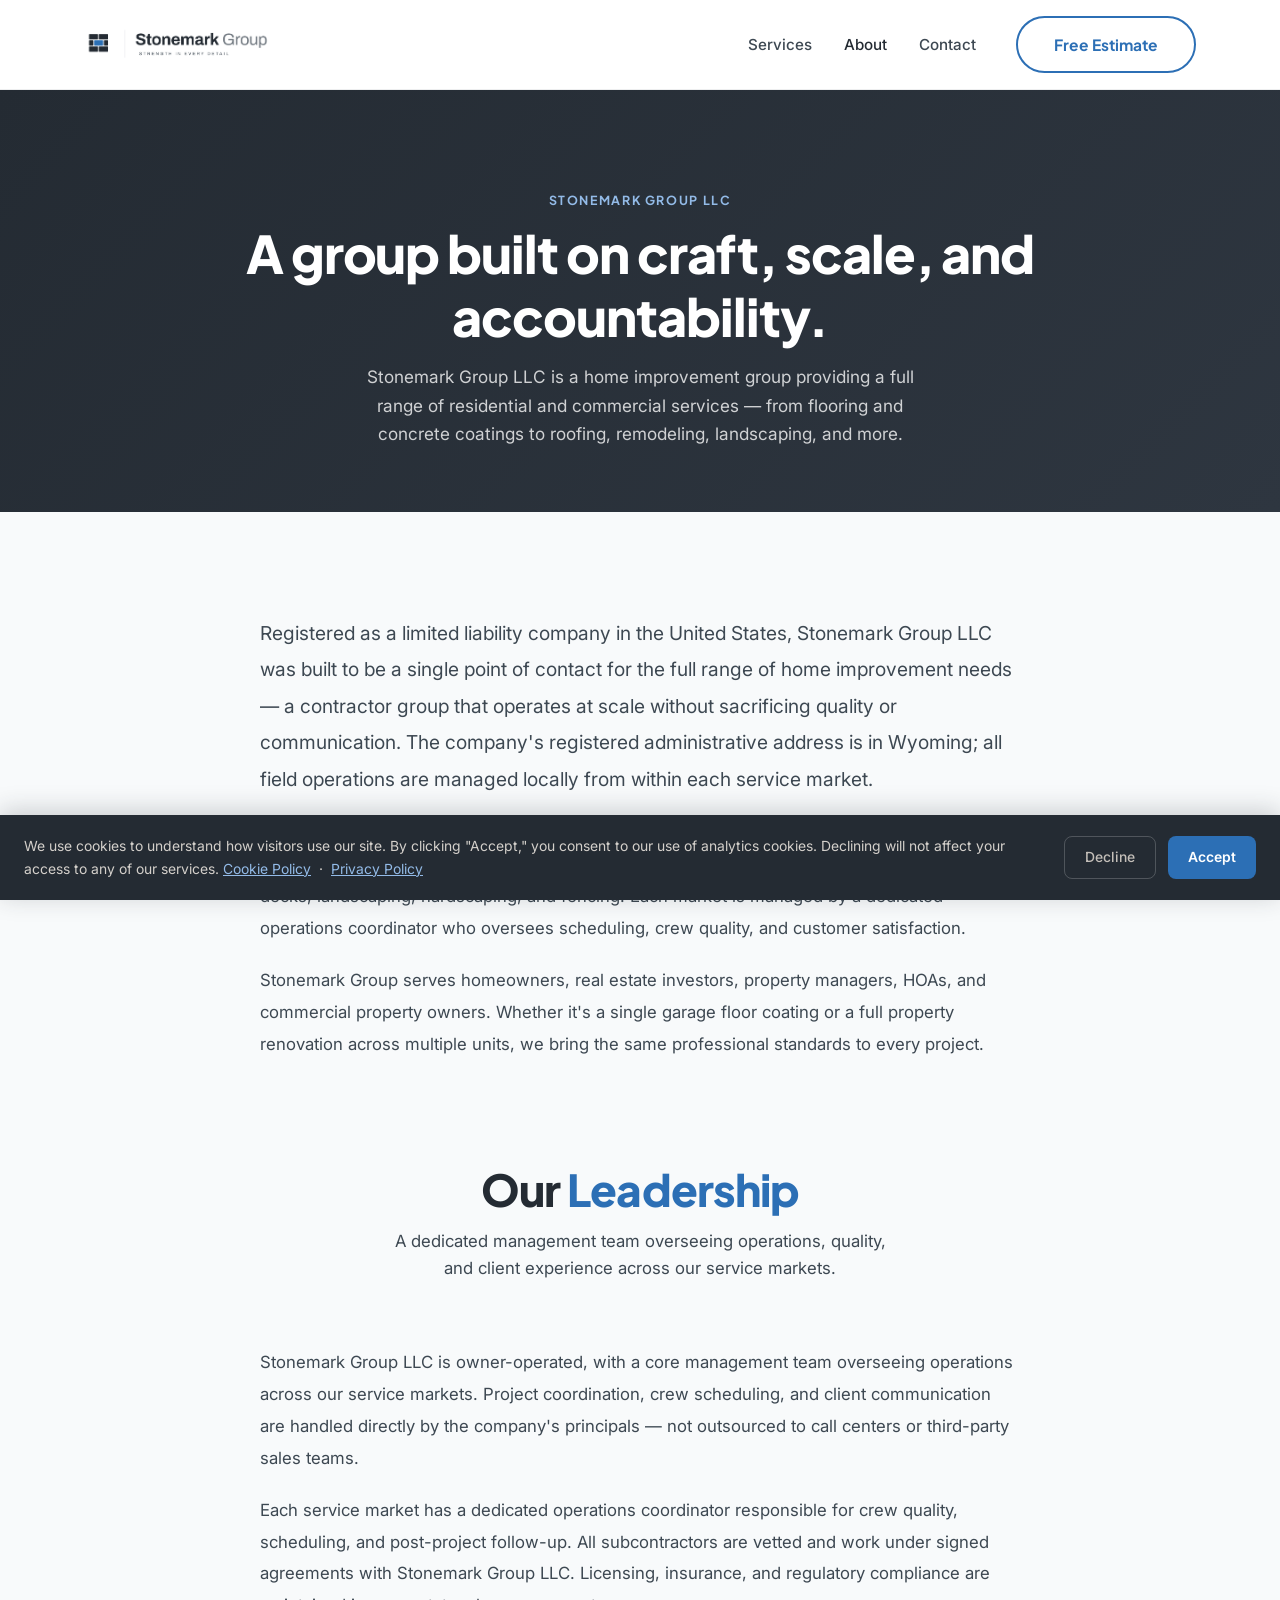
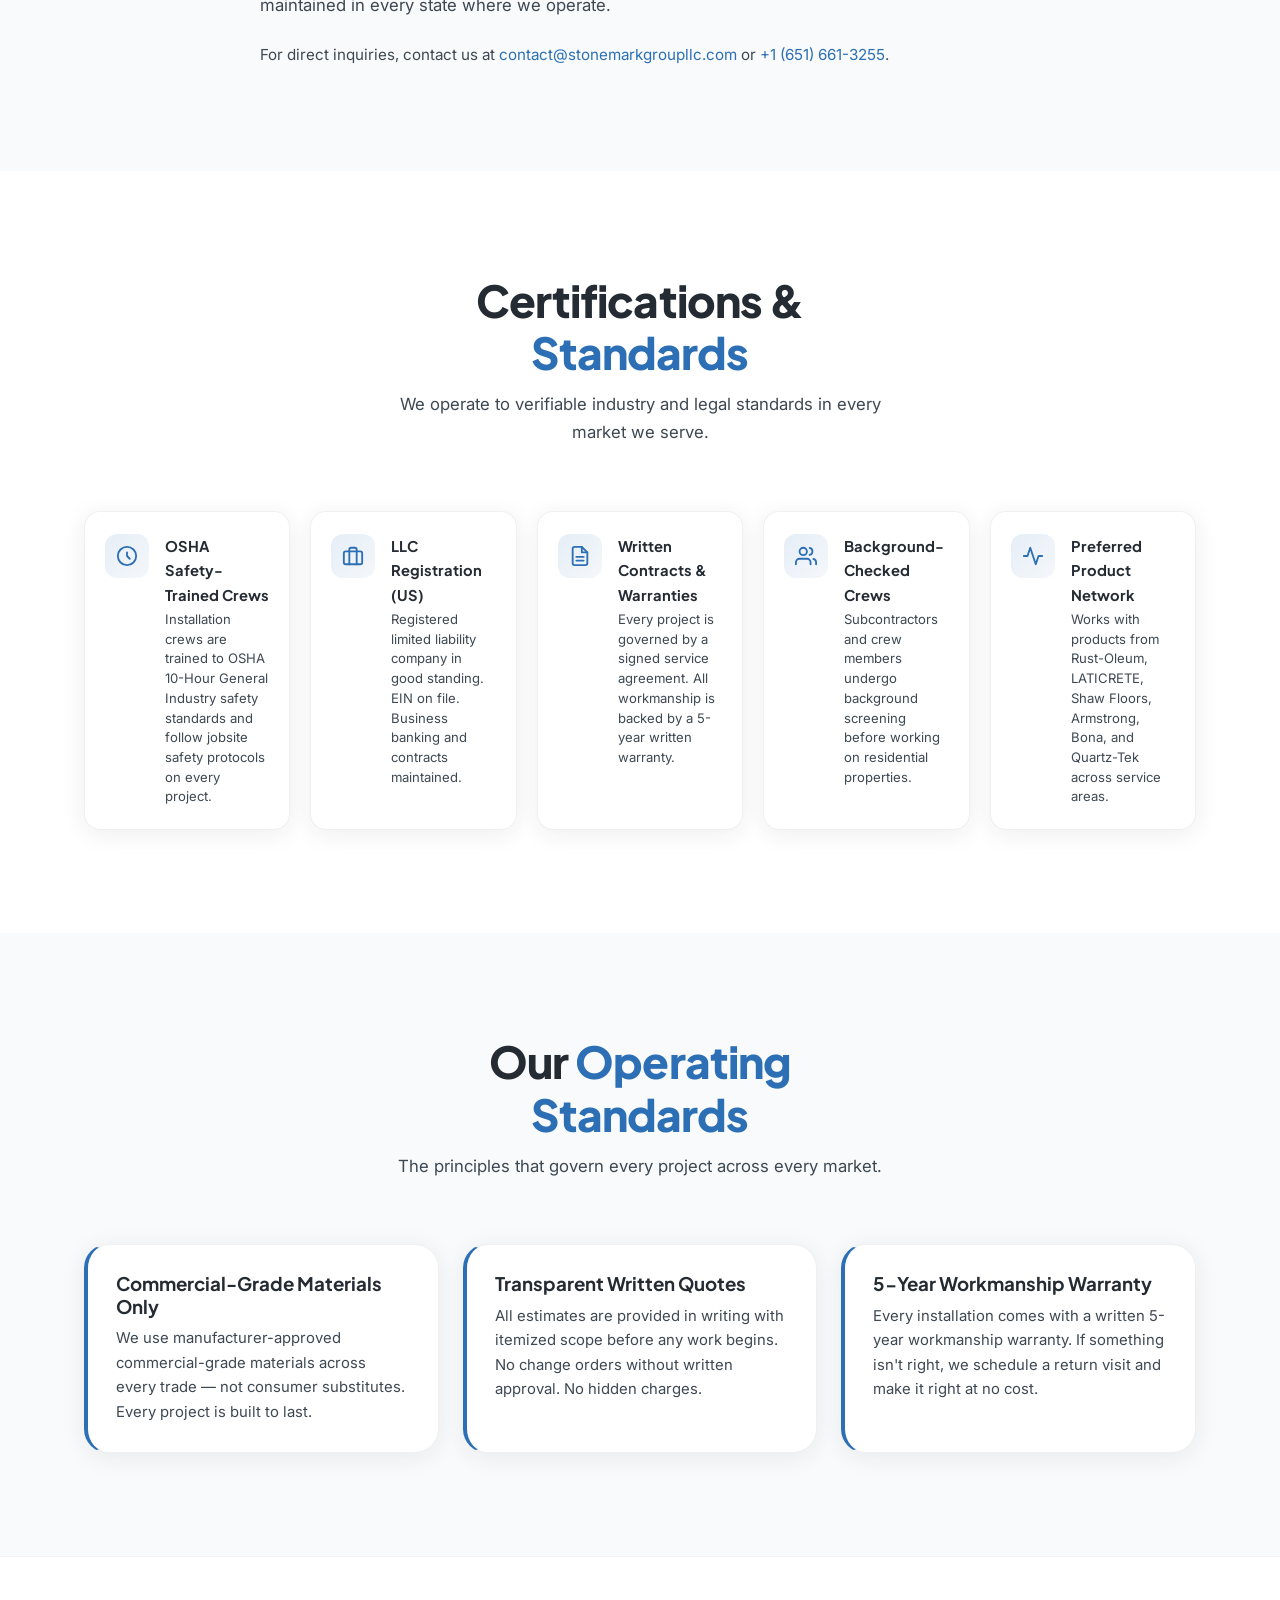
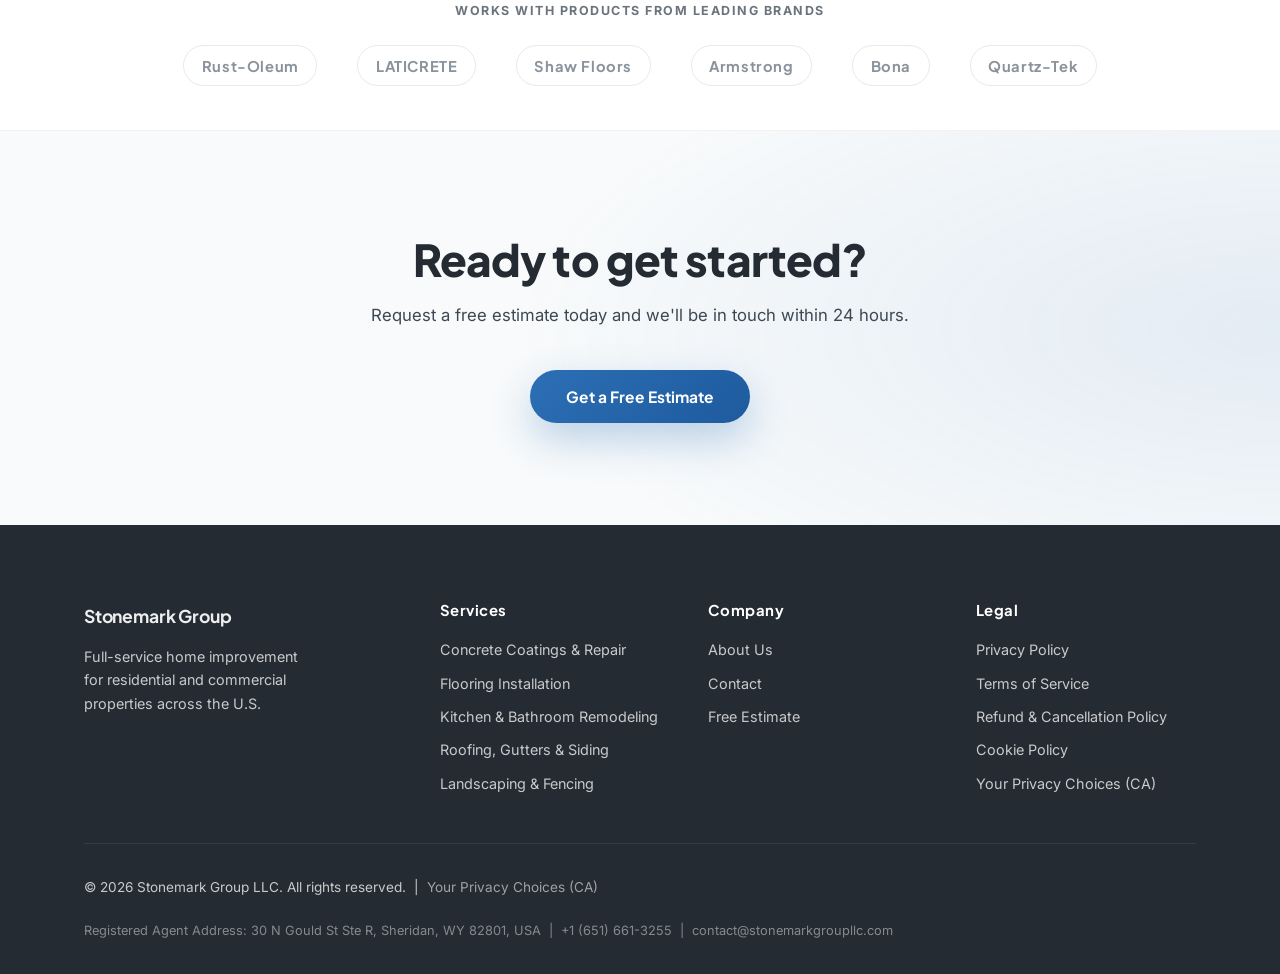
==== commit 510a0bbf: "Compliance pass: remove false claims, align legal pages for payment processor acceptance - Remove al" ====
--- a/about.html
+++ b/about.html
@@ -3,8 +3,8 @@
 <head>
   <meta charset="UTF-8">
   <meta name="viewport" content="width=device-width, initial-scale=1.0">
-  <title>About Us | Stonemark Group LLC</title>
-  <meta name="description" content="Learn about Stonemark Group LLC, a home improvement company specializing in concrete coatings and flooring installation across Seattle, Nashville, Charlotte, and Scottsdale.">
+  <title>About Stonemark Group LLC | Professional Flooring & Home Improvement Services</title>
+  <meta name="description" content="Learn about Stonemark Group LLC — a home improvement group providing full-service residential and commercial construction and renovation across the U.S.">
 
   <link rel="preconnect" href="https://fonts.googleapis.com">
   <link rel="preconnect" href="https://fonts.gstatic.com" crossorigin>
@@ -34,26 +34,106 @@
   <!-- Page Hero -->
   <section class="page-hero">
     <div class="container">
-      <span class="eyebrow fade-up">OUR STORY</span>
-      <h1 class="page-hero-title fade-up" data-delay="1">Built on quality. Backed by craftsmanship.</h1>
-      <p class="page-hero-sub fade-up" data-delay="2">Stonemark Group LLC is a home improvement company focused on delivering long-lasting results for homeowners and businesses.</p>
+      <span class="eyebrow fade-up">STONEMARK GROUP LLC</span>
+      <h1 class="page-hero-title fade-up" data-delay="1">A group built on craft, scale, and accountability.</h1>
+      <p class="page-hero-sub fade-up" data-delay="2">Stonemark Group LLC is a home improvement group providing a full range of residential and commercial services — from flooring and concrete coatings to roofing, remodeling, landscaping, and more.</p>
     </div>
   </section>
 
   <main>
-    <!-- About Paragraphs -->
+    <!-- Company Overview -->
     <section class="section" style="padding-bottom: 0;">
       <div class="container">
-        <div style="max-width: 720px; margin: 0 auto; text-align: center;">
-          <p style="font-size: 1.25rem; line-height: 1.9; color: var(--color-muted);">
-            Stonemark Group LLC is a home improvement company registered in the United States. We specialize in concrete coating systems and flooring installation for residential and commercial properties across our four service areas: Seattle, Nashville, Charlotte, and Scottsdale.
-          </p>
-          <p style="font-size: 1.1rem; line-height: 1.9; color: var(--color-muted); margin-top: 1.25rem;">
-            Our services include epoxy floor coatings, polyaspartic systems, decorative flake finishes, hardwood and LVP flooring installation, tile work, and concrete surface repair. Every project starts with a free, no-obligation estimate and is backed by a 5-year workmanship warranty.
-          </p>
-          <p style="font-size: 1.1rem; line-height: 1.9; color: var(--color-muted); margin-top: 1.25rem;">
-            We work with homeowners, property managers, and commercial clients. Our approach is straightforward: show up on time, use professional-grade materials, do the job right, and stand behind our work.
-          </p>
+        <div style="max-width: 760px; margin: 0 auto;">
+          <p style="font-size: 1.2rem; line-height: 1.9; color: var(--color-muted);">
+            Registered as a limited liability company in the United States, Stonemark Group LLC was built to be a single point of contact for the full range of home improvement needs — a contractor group that operates at scale without sacrificing quality or communication. The company's registered administrative address is in Wyoming; all field operations are managed locally from within each service market.
+          </p>
+          <p style="font-size: 1.05rem; line-height: 1.9; color: var(--color-muted); margin-top: 1.25rem;">
+            We operate regional crews across our service markets, covering everything from flooring and concrete coatings to roofing, kitchen and bathroom remodeling, painting, windows and doors, decks, landscaping, hardscaping, and fencing. Each market is managed by a dedicated operations coordinator who oversees scheduling, crew quality, and customer satisfaction.
+          </p>
+          <p style="font-size: 1.05rem; line-height: 1.9; color: var(--color-muted); margin-top: 1.25rem;">
+            Stonemark Group serves homeowners, real estate investors, property managers, HOAs, and commercial property owners. Whether it's a single garage floor coating or a full property renovation across multiple units, we bring the same professional standards to every project.
+          </p>
+        </div>
+      </div>
+    </section>
+
+    <!-- Leadership -->
+    <section class="section">
+      <div class="container">
+        <header class="section-header">
+          <h2 class="section-title">Our <span>Leadership</span></h2>
+          <p class="section-lead">A dedicated management team overseeing operations, quality, and client experience across our service markets.</p>
+        </header>
+
+        <div class="fade-up" style="max-width: 760px; margin: 0 auto;">
+          <p style="font-size: 1.05rem; line-height: 1.9; color: var(--color-muted);">
+            Stonemark Group LLC is owner-operated, with a core management team overseeing operations across our service markets. Project coordination, crew scheduling, and client communication are handled directly by the company's principals — not outsourced to call centers or third-party sales teams.
+          </p>
+          <p style="font-size: 1.05rem; line-height: 1.9; color: var(--color-muted); margin-top: 1.25rem;">
+            Each service market has a dedicated operations coordinator responsible for crew quality, scheduling, and post-project follow-up. All subcontractors are vetted and work under signed agreements with Stonemark Group LLC. Licensing, insurance, and regulatory compliance are maintained in every state where we operate.
+          </p>
+          <p style="font-size: 0.95rem; line-height: 1.75; color: var(--color-muted); margin-top: 1.25rem;">
+            For direct inquiries, contact us at <a href="mailto:contact@stonemarkgroupllc.com" style="color: var(--amber);">contact@stonemarkgroupllc.com</a> or <a href="tel:+16516613255" style="color: var(--amber);">+1 (651) 661-3255</a>.
+          </p>
+        </div>
+      </div>
+    </section>
+
+    <!-- Certifications & Standards -->
+    <section class="section section-alt">
+      <div class="container">
+        <header class="section-header">
+          <h2 class="section-title">Certifications &amp; <span>Standards</span></h2>
+          <p class="section-lead">We operate to verifiable industry and legal standards in every market we serve.</p>
+        </header>
+
+        <div class="certs-grid fade-up">
+          <div class="cert-card">
+            <div class="cert-icon">
+              <svg xmlns="http://www.w3.org/2000/svg" width="22" height="22" viewBox="0 0 24 24" fill="none" stroke="currentColor" stroke-width="2" stroke-linecap="round" stroke-linejoin="round"><circle cx="12" cy="12" r="10"/><path d="M12 8v4l3 3"/></svg>
+            </div>
+            <div class="cert-body">
+              <div class="cert-title">OSHA Safety-Trained Crews</div>
+              <div class="cert-desc">Installation crews are trained to OSHA 10-Hour General Industry safety standards and follow jobsite safety protocols on every project.</div>
+            </div>
+          </div>
+          <div class="cert-card">
+            <div class="cert-icon">
+              <svg xmlns="http://www.w3.org/2000/svg" width="22" height="22" viewBox="0 0 24 24" fill="none" stroke="currentColor" stroke-width="2" stroke-linecap="round" stroke-linejoin="round"><rect x="2" y="7" width="20" height="14" rx="2"/><path d="M16 21V5a2 2 0 0 0-2-2h-4a2 2 0 0 0-2 2v16"/></svg>
+            </div>
+            <div class="cert-body">
+              <div class="cert-title">LLC Registration (US)</div>
+              <div class="cert-desc">Registered limited liability company in good standing. EIN on file. Business banking and contracts maintained.</div>
+            </div>
+          </div>
+          <div class="cert-card">
+            <div class="cert-icon">
+              <svg xmlns="http://www.w3.org/2000/svg" width="22" height="22" viewBox="0 0 24 24" fill="none" stroke="currentColor" stroke-width="2" stroke-linecap="round" stroke-linejoin="round"><path d="M14 2H6a2 2 0 0 0-2 2v16a2 2 0 0 0 2 2h12a2 2 0 0 0 2-2V8z"/><polyline points="14 2 14 8 20 8"/><line x1="16" y1="13" x2="8" y2="13"/><line x1="16" y1="17" x2="8" y2="17"/></svg>
+            </div>
+            <div class="cert-body">
+              <div class="cert-title">Written Contracts &amp; Warranties</div>
+              <div class="cert-desc">Every project is governed by a signed service agreement. All workmanship is backed by a 5-year written warranty.</div>
+            </div>
+          </div>
+          <div class="cert-card">
+            <div class="cert-icon">
+              <svg xmlns="http://www.w3.org/2000/svg" width="22" height="22" viewBox="0 0 24 24" fill="none" stroke="currentColor" stroke-width="2" stroke-linecap="round" stroke-linejoin="round"><path d="M17 21v-2a4 4 0 0 0-4-4H5a4 4 0 0 0-4 4v2"/><circle cx="9" cy="7" r="4"/><path d="M23 21v-2a4 4 0 0 0-3-3.87"/><path d="M16 3.13a4 4 0 0 1 0 7.75"/></svg>
+            </div>
+            <div class="cert-body">
+              <div class="cert-title">Background-Checked Crews</div>
+              <div class="cert-desc">Subcontractors and crew members undergo background screening before working on residential properties.</div>
+            </div>
+          </div>
+          <div class="cert-card">
+            <div class="cert-icon">
+              <svg xmlns="http://www.w3.org/2000/svg" width="22" height="22" viewBox="0 0 24 24" fill="none" stroke="currentColor" stroke-width="2" stroke-linecap="round" stroke-linejoin="round"><polyline points="22 12 18 12 15 21 9 3 6 12 2 12"/></svg>
+            </div>
+            <div class="cert-body">
+              <div class="cert-title">Preferred Product Network</div>
+              <div class="cert-desc">Works with products from Rust-Oleum, LATICRETE, Shaw Floors, Armstrong, Bona, and Quartz-Tek across service areas.</div>
+            </div>
+          </div>
         </div>
       </div>
     </section>
@@ -62,64 +142,38 @@
     <section class="section">
       <div class="container">
         <header class="section-header">
-          <h2 class="section-title">Our <span>Values</span></h2>
-          <p class="section-lead">The principles that guide every project we take on.</p>
+          <h2 class="section-title">Our <span>Operating Standards</span></h2>
+          <p class="section-lead">The principles that govern every project across every market.</p>
         </header>
 
         <div class="values-grid fade-up">
           <div class="value-card">
-            <h3 class="value-title">Quality Materials</h3>
-            <p class="value-desc">We use commercial-grade epoxy, polyaspartic, and flooring products — not budget materials. Your floors are an investment that should last for years.</p>
+            <h3 class="value-title">Commercial-Grade Materials Only</h3>
+            <p class="value-desc">We use manufacturer-approved commercial-grade materials across every trade — not consumer substitutes. Every project is built to last.</p>
           </div>
           <div class="value-card">
-            <h3 class="value-title">Honest Estimates</h3>
-            <p class="value-desc">We provide clear, written quotes before any work begins. No surprises, no hidden fees — just a fair price for professional work.</p>
+            <h3 class="value-title">Transparent Written Quotes</h3>
+            <p class="value-desc">All estimates are provided in writing with itemized scope before any work begins. No change orders without written approval. No hidden charges.</p>
           </div>
           <div class="value-card">
-            <h3 class="value-title">Workmanship Warranty</h3>
-            <p class="value-desc">Every coating and flooring project comes with a 5-year workmanship warranty. If something isn't right, we come back and make it right.</p>
-          </div>
-        </div>
-      </div>
-    </section>
-
-    <!-- Service Areas -->
-    <section class="section section-alt">
-      <div class="container">
-        <header class="section-header">
-          <h2 class="section-title">Where we <span>operate</span></h2>
-          <p class="section-lead">Stonemark Group currently serves four metro areas across the U.S.</p>
-        </header>
-
-        <div class="areas-grid fade-up">
-          <div class="area-card">
-            <div class="area-icon">
-              <svg xmlns="http://www.w3.org/2000/svg" width="28" height="28" viewBox="0 0 24 24" fill="none" stroke="currentColor" stroke-width="2" stroke-linecap="round" stroke-linejoin="round"><path d="M21 10c0 7-9 13-9 13s-9-6-9-13a9 9 0 0 1 18 0z"/><circle cx="12" cy="10" r="3"/></svg>
-            </div>
-            <div class="area-city">Seattle</div>
-            <div class="area-state">Washington</div>
-          </div>
-          <div class="area-card">
-            <div class="area-icon">
-              <svg xmlns="http://www.w3.org/2000/svg" width="28" height="28" viewBox="0 0 24 24" fill="none" stroke="currentColor" stroke-width="2" stroke-linecap="round" stroke-linejoin="round"><path d="M21 10c0 7-9 13-9 13s-9-6-9-13a9 9 0 0 1 18 0z"/><circle cx="12" cy="10" r="3"/></svg>
-            </div>
-            <div class="area-city">Nashville</div>
-            <div class="area-state">Tennessee</div>
-          </div>
-          <div class="area-card">
-            <div class="area-icon">
-              <svg xmlns="http://www.w3.org/2000/svg" width="28" height="28" viewBox="0 0 24 24" fill="none" stroke="currentColor" stroke-width="2" stroke-linecap="round" stroke-linejoin="round"><path d="M21 10c0 7-9 13-9 13s-9-6-9-13a9 9 0 0 1 18 0z"/><circle cx="12" cy="10" r="3"/></svg>
-            </div>
-            <div class="area-city">Charlotte</div>
-            <div class="area-state">North Carolina</div>
-          </div>
-          <div class="area-card">
-            <div class="area-icon">
-              <svg xmlns="http://www.w3.org/2000/svg" width="28" height="28" viewBox="0 0 24 24" fill="none" stroke="currentColor" stroke-width="2" stroke-linecap="round" stroke-linejoin="round"><path d="M21 10c0 7-9 13-9 13s-9-6-9-13a9 9 0 0 1 18 0z"/><circle cx="12" cy="10" r="3"/></svg>
-            </div>
-            <div class="area-city">Scottsdale</div>
-            <div class="area-state">Arizona</div>
-          </div>
+            <h3 class="value-title">5-Year Workmanship Warranty</h3>
+            <p class="value-desc">Every installation comes with a written 5-year workmanship warranty. If something isn't right, we schedule a return visit and make it right at no cost.</p>
+          </div>
+        </div>
+      </div>
+    </section>
+
+    <!-- Partner Brands -->
+    <section class="brands-strip">
+      <div class="container">
+        <p class="brands-strip-label">Works with products from leading brands</p>
+        <div class="brands-row">
+          <span class="brand-pill">Rust-Oleum</span>
+          <span class="brand-pill">LATICRETE</span>
+          <span class="brand-pill">Shaw Floors</span>
+          <span class="brand-pill">Armstrong</span>
+          <span class="brand-pill">Bona</span>
+          <span class="brand-pill">Quartz-Tek</span>
         </div>
       </div>
     </section>
@@ -142,15 +196,16 @@
           <a href="index.html" class="brand">
             <img src="logo.png" alt="Stonemark Group" class="brand-logo">
           </a>
-          <p class="footer-brand-desc">Professional concrete coatings and flooring installation for homes and businesses.</p>
+          <p class="footer-brand-desc">Full-service home improvement for residential and commercial properties across the U.S.</p>
         </div>
         <div class="footer-col">
           <h4 class="footer-col-title">Services</h4>
           <div class="footer-links">
-            <a href="services.html">Concrete Coatings</a>
-            <a href="services.html">Epoxy Floor Systems</a>
+            <a href="services.html">Concrete Coatings &amp; Repair</a>
             <a href="services.html">Flooring Installation</a>
-            <a href="services.html">Concrete Repair</a>
+            <a href="services.html">Kitchen &amp; Bathroom Remodeling</a>
+            <a href="services.html">Roofing, Gutters &amp; Siding</a>
+            <a href="services.html">Landscaping &amp; Fencing</a>
           </div>
         </div>
         <div class="footer-col">
@@ -166,13 +221,15 @@
           <div class="footer-links">
             <a href="privacy-policy.html">Privacy Policy</a>
             <a href="terms-of-service.html">Terms of Service</a>
+            <a href="refund-policy.html">Refund &amp; Cancellation Policy</a>
             <a href="cookie-policy.html">Cookie Policy</a>
+            <a href="privacy-policy.html#california-rights">Your Privacy Choices (CA)</a>
           </div>
         </div>
       </div>
       <div class="footer-bottom">
-        <p>&copy; 2026 Stonemark Group LLC. All rights reserved.</p>
-        <p style="margin-top:0.35rem; font-size:0.8rem; opacity:0.6;">30 N Gould St Ste R, Sheridan, WY 82801, USA &nbsp;|&nbsp; <a href="tel:+16516613255" style="color:inherit;">+1 (651) 661-3255</a></p>
+        <p>&copy; 2026 Stonemark Group LLC. All rights reserved. &nbsp;|&nbsp; <a href="privacy-policy.html#california-rights" style="color:inherit; opacity:0.75;">Your Privacy Choices (CA)</a></p>
+        <p style="margin-top:0.35rem; font-size:0.8rem; opacity:0.6;">Registered Agent Address: 30 N Gould St Ste R, Sheridan, WY 82801, USA &nbsp;|&nbsp; <a href="tel:+16516613255" style="color:inherit;">+1 (651) 661-3255</a> &nbsp;|&nbsp; <a href="mailto:contact@stonemarkgroupllc.com" style="color:inherit;">contact@stonemarkgroupllc.com</a></p>
       </div>
     </div>
   </footer>
--- a/styles.css
+++ b/styles.css
@@ -184,10 +184,17 @@
   display: block;
   flex-shrink: 0;
 }
-/* Footer: make the dark logo white for dark background */
+/* Footer: PNG has white bg so we hide it and render text instead */
 .site-footer .brand-logo {
-  filter: brightness(0) invert(1);
-  opacity: 0.88;
+  display: none;
+}
+.site-footer .brand::after {
+  content: 'Stonemark Group';
+  font-family: 'Plus Jakarta Sans', sans-serif;
+  font-weight: 700;
+  font-size: 1.1rem;
+  color: rgba(255, 255, 255, 0.92);
+  letter-spacing: -0.01em;
 }
 
 .nav-links {
@@ -276,9 +283,9 @@
 /* Stats row */
 .stats-row {
   display: grid;
-  grid-template-columns: repeat(3, 1fr);
+  grid-template-columns: repeat(4, 1fr);
   gap: 1.5rem;
-  max-width: 640px;
+  max-width: 760px;
   margin: 3.5rem auto 0;
 }
 .stat-item { text-align: center; }
@@ -371,7 +378,7 @@
   font-family: var(--font-head);
   font-size: 2.25rem;
   font-weight: 900;
-  color: var(--copper);
+  color: var(--blue);
   letter-spacing: -0.03em;
   line-height: 1;
 }
@@ -631,6 +638,157 @@
 }
 .services-list li { margin-bottom: 0.5rem; font-size: 1.05rem; color: var(--color-muted); }
 
+/* ── Testimonials ── */
+.testimonials-grid {
+  display: grid;
+  grid-template-columns: repeat(auto-fit, minmax(300px, 1fr));
+  gap: 1.5rem;
+}
+.testimonial-card {
+  background: var(--white);
+  border: 1px solid rgba(36,43,51,0.07);
+  border-radius: var(--radius-lg);
+  padding: 2rem;
+  display: flex;
+  flex-direction: column;
+  gap: 1rem;
+  box-shadow: var(--shadow-soft);
+  position: relative;
+}
+.testimonial-card::before {
+  content: '\201C';
+  font-size: 5rem;
+  line-height: 1;
+  color: var(--blue-pale);
+  font-family: Georgia, serif;
+  position: absolute;
+  top: 0.5rem;
+  left: 1.25rem;
+}
+.testimonial-stars {
+  display: flex;
+  gap: 3px;
+  color: var(--copper);
+}
+.testimonial-stars svg { width: 18px; height: 18px; fill: currentColor; }
+.testimonial-body {
+  font-size: 0.97rem;
+  color: var(--color-muted);
+  line-height: 1.75;
+  padding-top: 1rem;
+  flex: 1;
+}
+.testimonial-meta {
+  display: flex;
+  flex-direction: column;
+  gap: 0.15rem;
+  padding-top: 0.75rem;
+  border-top: 1px solid rgba(36,43,51,0.07);
+}
+.testimonial-name { font-family: var(--font-head); font-weight: 700; font-size: 0.95rem; color: var(--graphite); }
+.testimonial-detail { font-size: 0.83rem; color: var(--color-subtle); }
+
+/* ── Partner Brands Strip ── */
+.brands-strip {
+  padding: 2.75rem 0;
+  background: var(--white);
+  border-top: 1px solid rgba(36,43,51,0.06);
+  border-bottom: 1px solid rgba(36,43,51,0.06);
+}
+.brands-strip-label {
+  text-align: center;
+  font-size: 0.78rem;
+  font-weight: 700;
+  letter-spacing: 0.12em;
+  text-transform: uppercase;
+  color: var(--color-subtle);
+  margin-bottom: 1.5rem;
+}
+.brands-row {
+  display: flex;
+  align-items: center;
+  justify-content: center;
+  gap: 2.5rem;
+  flex-wrap: wrap;
+}
+.brand-pill {
+  font-family: var(--font-head);
+  font-weight: 700;
+  font-size: 0.92rem;
+  color: #8A939C;
+  letter-spacing: 0.04em;
+  padding: 0.45rem 1.1rem;
+  border: 1.5px solid rgba(36,43,51,0.10);
+  border-radius: var(--radius-pill);
+  transition: color var(--t), border-color var(--t);
+  white-space: nowrap;
+}
+.brand-pill:hover { color: var(--graphite); border-color: rgba(36,43,51,0.22); }
+
+/* ── Team Grid ── */
+.team-grid {
+  display: grid;
+  grid-template-columns: repeat(auto-fit, minmax(220px, 1fr));
+  gap: 1.5rem;
+}
+.team-card {
+  background: var(--white);
+  border: 1px solid rgba(36,43,51,0.07);
+  border-radius: var(--radius-lg);
+  padding: 1.75rem 1.5rem;
+  text-align: center;
+  box-shadow: var(--shadow-soft);
+}
+.team-avatar {
+  width: 72px;
+  height: 72px;
+  border-radius: 50%;
+  margin: 0 auto 1rem;
+  background: linear-gradient(135deg, var(--blue-pale) 0%, rgba(44,111,181,0.12) 100%);
+  display: flex;
+  align-items: center;
+  justify-content: center;
+  font-family: var(--font-head);
+  font-size: 1.4rem;
+  font-weight: 800;
+  color: var(--blue);
+}
+.team-name { font-family: var(--font-head); font-weight: 700; color: var(--graphite); margin-bottom: 0.2rem; }
+.team-role { font-size: 0.85rem; color: var(--blue); font-weight: 600; margin-bottom: 0.6rem; }
+.team-bio { font-size: 0.88rem; color: var(--color-muted); line-height: 1.6; }
+
+/* ── Certification badges ── */
+.certs-grid {
+  display: grid;
+  grid-template-columns: repeat(auto-fit, minmax(200px, 1fr));
+  gap: 1.25rem;
+}
+.cert-card {
+  background: var(--white);
+  border: 1px solid rgba(36,43,51,0.07);
+  border-radius: var(--radius-md);
+  padding: 1.4rem 1.25rem;
+  display: flex;
+  align-items: flex-start;
+  gap: 1rem;
+  box-shadow: var(--shadow-soft);
+}
+.cert-icon {
+  width: 44px;
+  height: 44px;
+  border-radius: 12px;
+  background: linear-gradient(135deg, rgba(44,111,181,0.12), rgba(44,111,181,0.05));
+  display: flex;
+  align-items: center;
+  justify-content: center;
+  color: var(--blue);
+  flex-shrink: 0;
+}
+.cert-icon svg { width: 22px; height: 22px; }
+.cert-body {}
+.cert-title { font-family: var(--font-head); font-weight: 700; font-size: 0.92rem; color: var(--graphite); }
+.cert-desc { font-size: 0.82rem; color: var(--color-muted); margin-top: 0.2rem; line-height: 1.5; }
+
 /* ── Confirmation ── */
 #confirmation-message {
   display: none;
@@ -665,7 +823,7 @@
     z-index: 99;
   }
   .nav-links .btn { width: 100%; justify-content: center; }
-  .stats-row { grid-template-columns: repeat(3, 1fr); gap: 1rem; }
+  .stats-row { grid-template-columns: repeat(2, 1fr); gap: 1rem; }
   .hero-actions { flex-direction: column; align-items: center; }
   .footer-grid { grid-template-columns: 1fr; gap: 2rem; }
   .areas-grid { grid-template-columns: repeat(2, 1fr); }
@@ -685,3 +843,62 @@
 .fade-up[data-delay="1"] { animation-delay: 0.1s; }
 .fade-up[data-delay="2"] { animation-delay: 0.2s; }
 .fade-up[data-delay="3"] { animation-delay: 0.3s; }
+
+/* ── Cookie Consent Banner ── */
+.cookie-banner {
+  position: fixed;
+  bottom: 0;
+  left: 0;
+  right: 0;
+  z-index: 9999;
+  background: var(--graphite);
+  color: #E8E6E3;
+  padding: 1.25rem var(--container-pad);
+  display: flex;
+  align-items: center;
+  justify-content: space-between;
+  gap: 1.5rem;
+  flex-wrap: wrap;
+  box-shadow: 0 -4px 24px rgba(36,43,51,0.22);
+  transform: translateY(100%);
+  transition: transform 0.35s ease;
+}
+.cookie-banner.visible { transform: translateY(0); }
+.cookie-banner-text {
+  font-size: 0.87rem;
+  line-height: 1.6;
+  flex: 1;
+  min-width: 220px;
+  color: #D4D0CB;
+}
+.cookie-banner-text a { color: var(--blue-light); text-decoration: underline; }
+.cookie-banner-actions { display: flex; gap: 0.75rem; flex-shrink: 0; }
+.cookie-btn-accept {
+  background: var(--blue);
+  color: #fff;
+  border: none;
+  border-radius: var(--radius-sm);
+  padding: 0.55rem 1.25rem;
+  font-size: 0.87rem;
+  font-weight: 600;
+  cursor: pointer;
+  transition: background var(--t);
+}
+.cookie-btn-accept:hover { background: var(--blue-dark); }
+.cookie-btn-decline {
+  background: transparent;
+  color: #C4BFB9;
+  border: 1px solid rgba(255,255,255,0.2);
+  border-radius: var(--radius-sm);
+  padding: 0.55rem 1.25rem;
+  font-size: 0.87rem;
+  font-weight: 500;
+  cursor: pointer;
+  transition: border-color var(--t), color var(--t);
+}
+.cookie-btn-decline:hover { border-color: rgba(255,255,255,0.45); color: #fff; }
+@media (max-width: 640px) {
+  .cookie-banner { flex-direction: column; align-items: flex-start; }
+  .cookie-banner-actions { width: 100%; }
+  .cookie-btn-accept, .cookie-btn-decline { flex: 1; text-align: center; }
+}
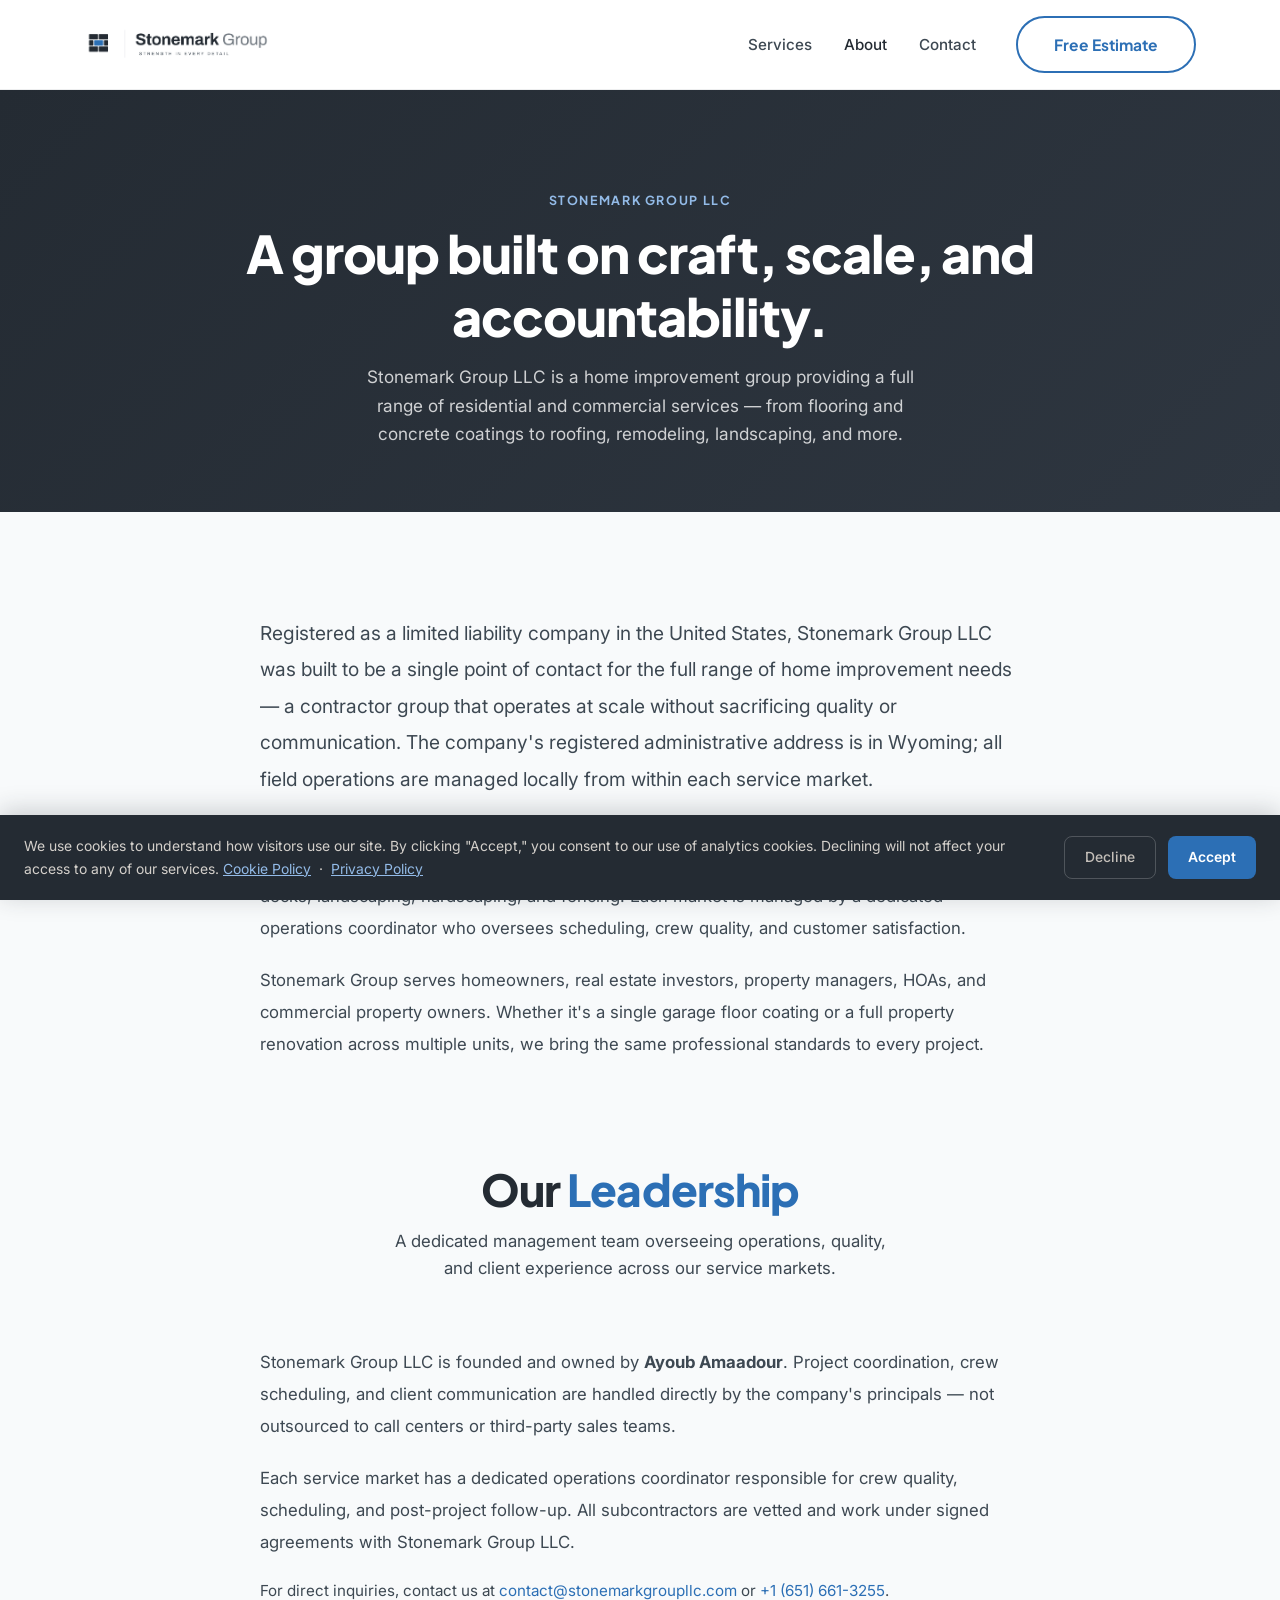
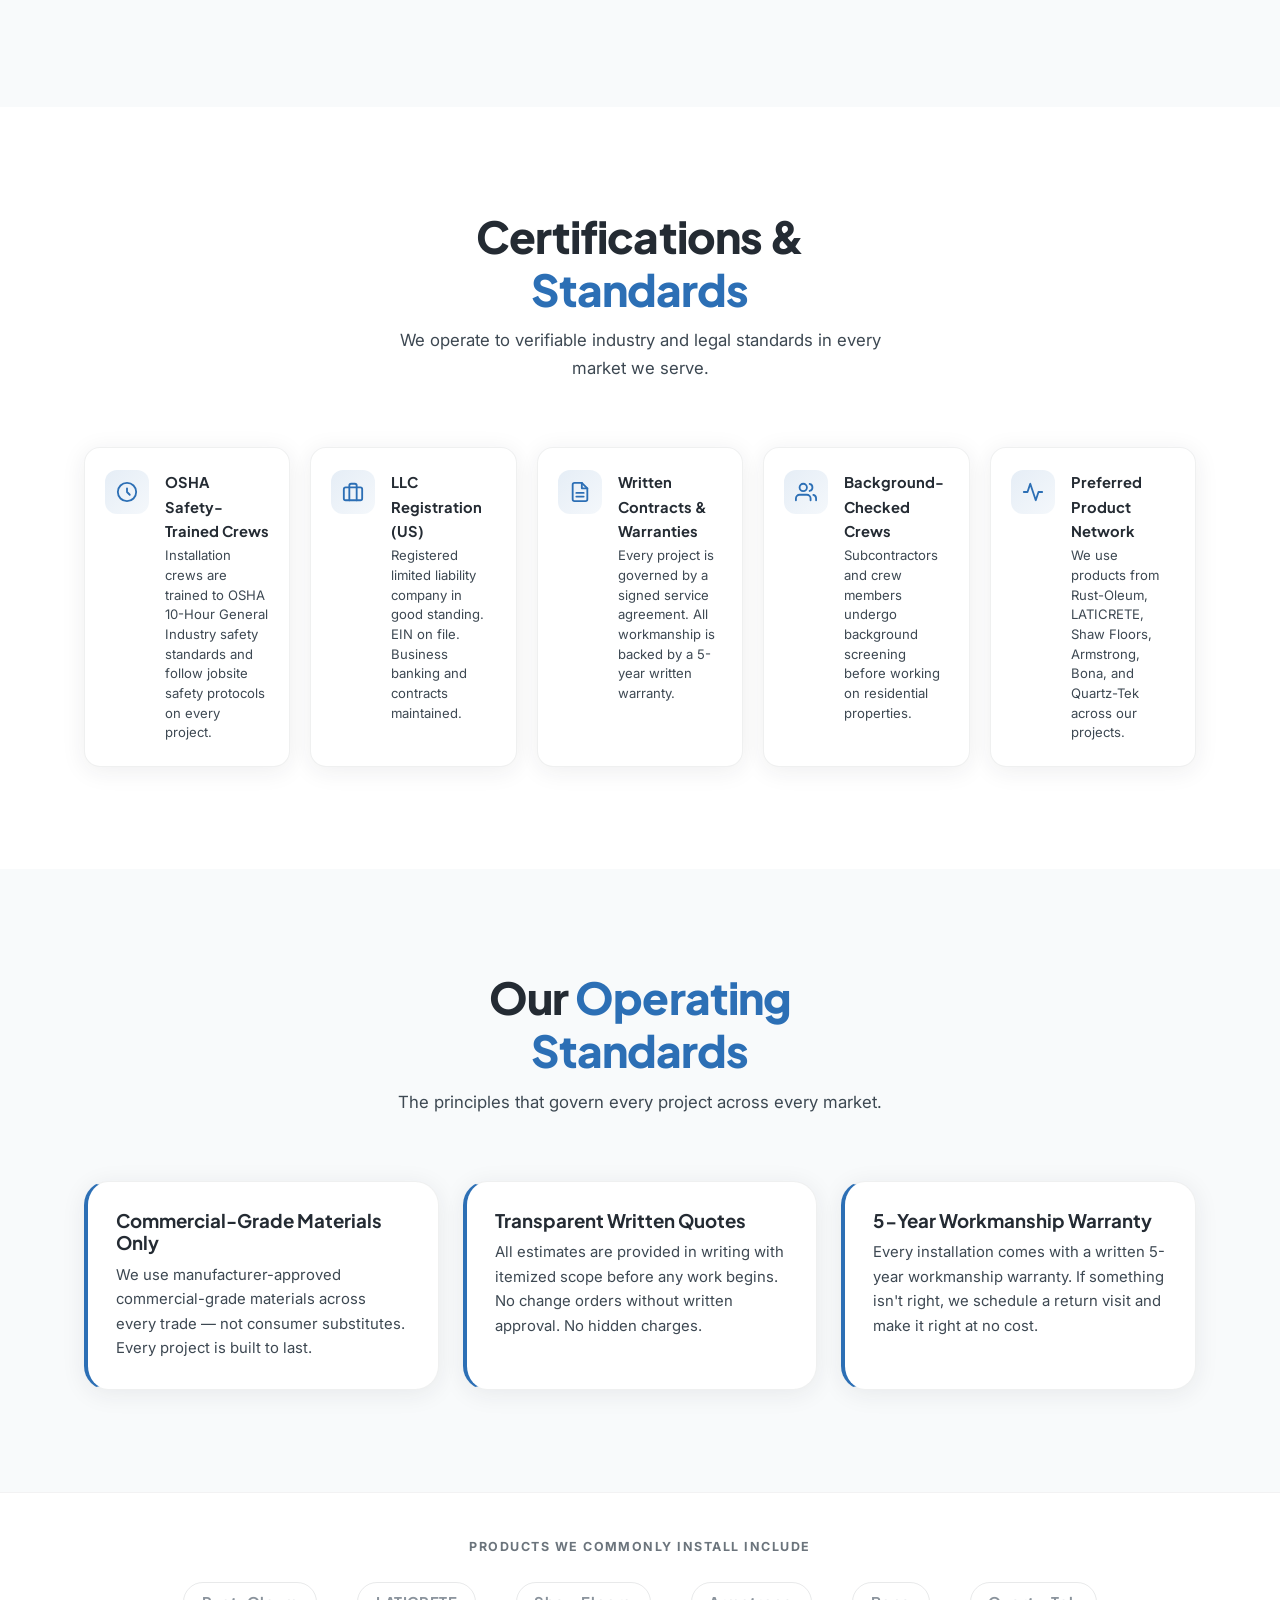
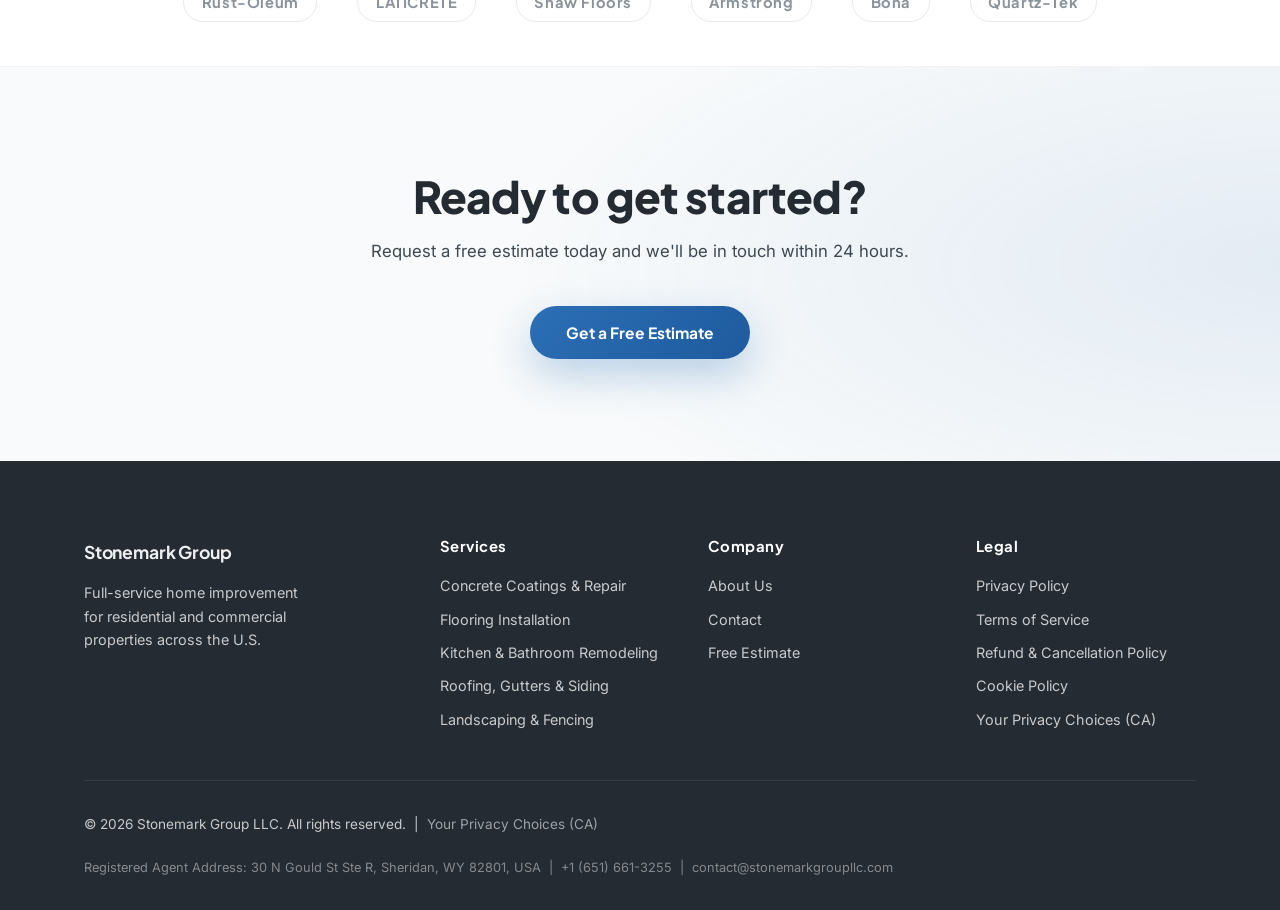
==== commit 57aa2a42: "Payment processor compliance: owner name, deposit terms, remove licensing claims - Add Ayoub Amaadou" ====
--- a/about.html
+++ b/about.html
@@ -68,10 +68,10 @@
 
         <div class="fade-up" style="max-width: 760px; margin: 0 auto;">
           <p style="font-size: 1.05rem; line-height: 1.9; color: var(--color-muted);">
-            Stonemark Group LLC is owner-operated, with a core management team overseeing operations across our service markets. Project coordination, crew scheduling, and client communication are handled directly by the company's principals — not outsourced to call centers or third-party sales teams.
+            Stonemark Group LLC is founded and owned by <strong>Ayoub Amaadour</strong>. Project coordination, crew scheduling, and client communication are handled directly by the company's principals — not outsourced to call centers or third-party sales teams.
           </p>
           <p style="font-size: 1.05rem; line-height: 1.9; color: var(--color-muted); margin-top: 1.25rem;">
-            Each service market has a dedicated operations coordinator responsible for crew quality, scheduling, and post-project follow-up. All subcontractors are vetted and work under signed agreements with Stonemark Group LLC. Licensing, insurance, and regulatory compliance are maintained in every state where we operate.
+            Each service market has a dedicated operations coordinator responsible for crew quality, scheduling, and post-project follow-up. All subcontractors are vetted and work under signed agreements with Stonemark Group LLC.
           </p>
           <p style="font-size: 0.95rem; line-height: 1.75; color: var(--color-muted); margin-top: 1.25rem;">
             For direct inquiries, contact us at <a href="mailto:contact@stonemarkgroupllc.com" style="color: var(--amber);">contact@stonemarkgroupllc.com</a> or <a href="tel:+16516613255" style="color: var(--amber);">+1 (651) 661-3255</a>.
@@ -131,7 +131,7 @@
             </div>
             <div class="cert-body">
               <div class="cert-title">Preferred Product Network</div>
-              <div class="cert-desc">Works with products from Rust-Oleum, LATICRETE, Shaw Floors, Armstrong, Bona, and Quartz-Tek across service areas.</div>
+              <div class="cert-desc">We use products from Rust-Oleum, LATICRETE, Shaw Floors, Armstrong, Bona, and Quartz-Tek across our projects.</div>
             </div>
           </div>
         </div>
@@ -166,7 +166,7 @@
     <!-- Partner Brands -->
     <section class="brands-strip">
       <div class="container">
-        <p class="brands-strip-label">Works with products from leading brands</p>
+        <p class="brands-strip-label">Products we commonly install include</p>
         <div class="brands-row">
           <span class="brand-pill">Rust-Oleum</span>
           <span class="brand-pill">LATICRETE</span>
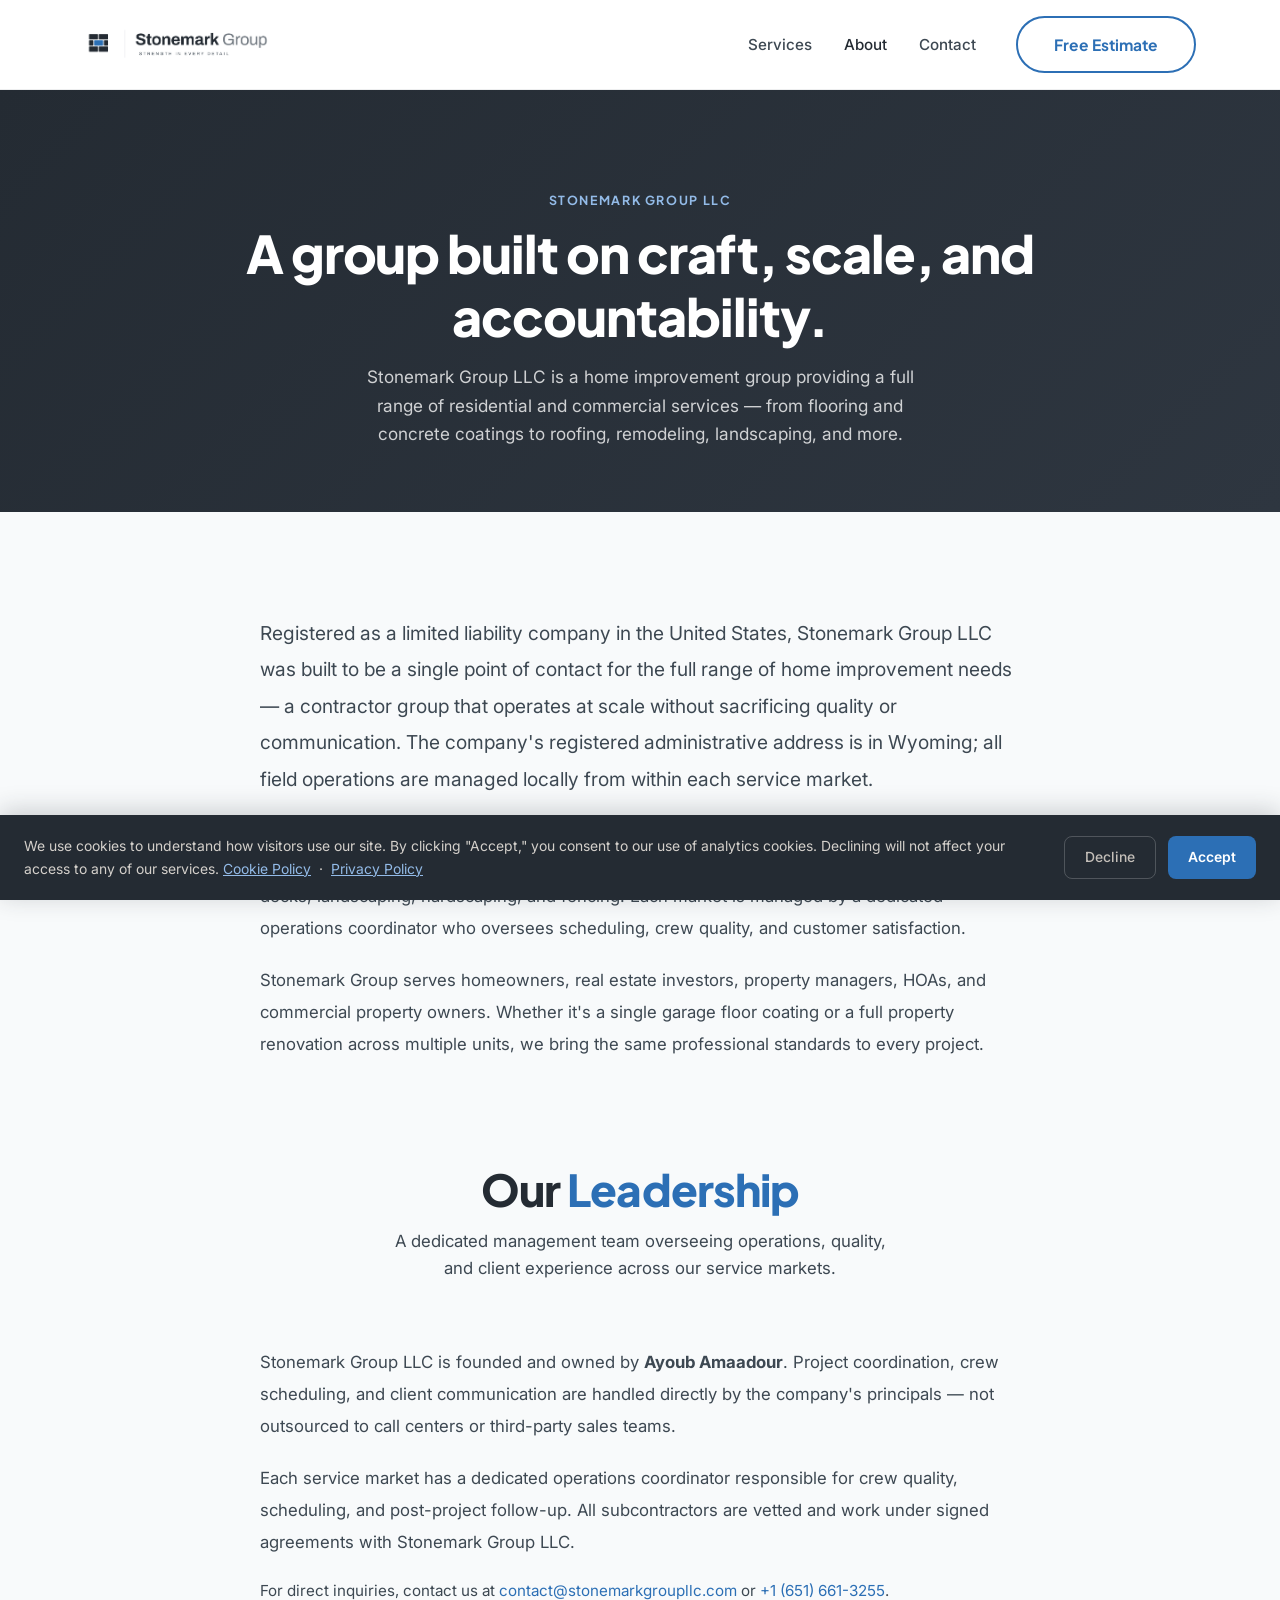
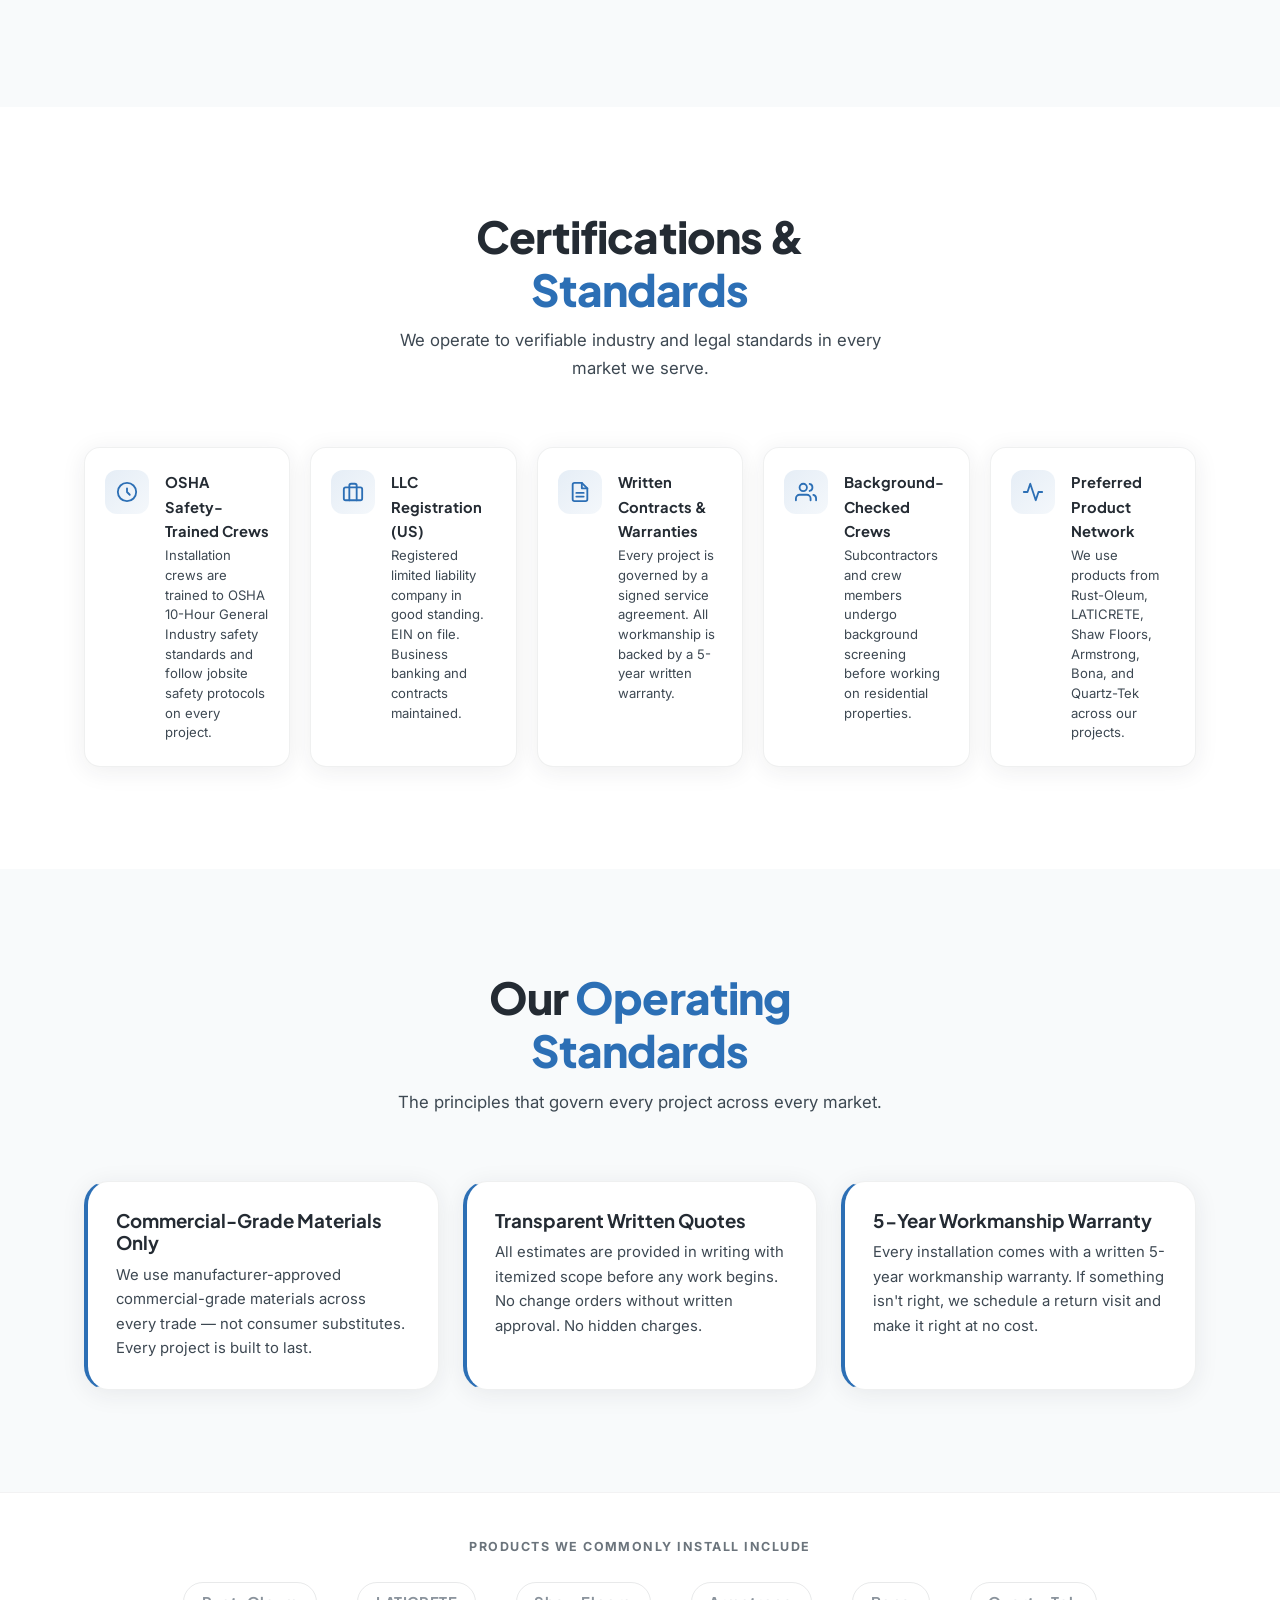
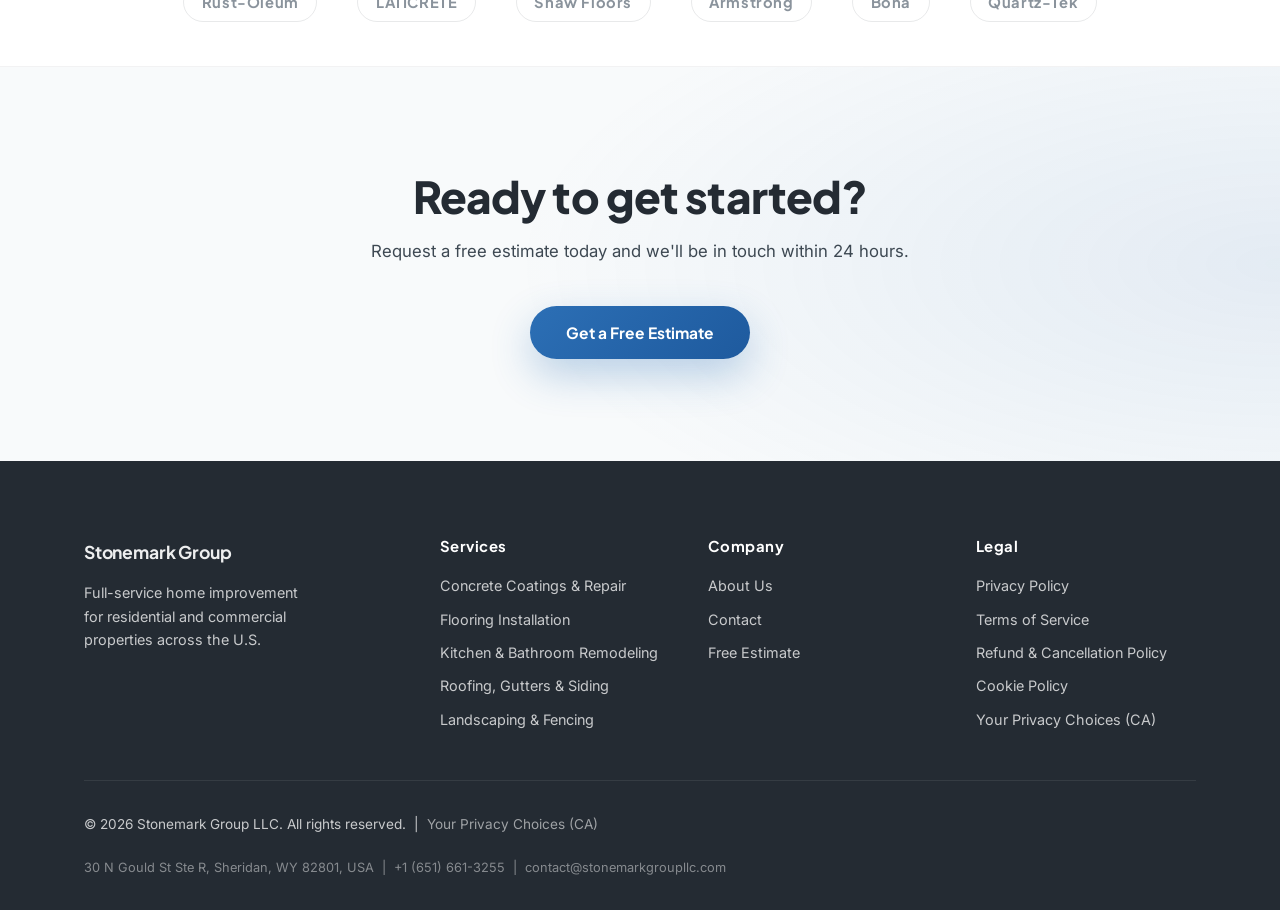
==== commit 0b19252c: "Remove 'Registered Agent Address' label from all page footers Co-Authored-By: Claude Sonnet 4.6 <nor" ====
--- a/about.html
+++ b/about.html
@@ -229,7 +229,7 @@
       </div>
       <div class="footer-bottom">
         <p>&copy; 2026 Stonemark Group LLC. All rights reserved. &nbsp;|&nbsp; <a href="privacy-policy.html#california-rights" style="color:inherit; opacity:0.75;">Your Privacy Choices (CA)</a></p>
-        <p style="margin-top:0.35rem; font-size:0.8rem; opacity:0.6;">Registered Agent Address: 30 N Gould St Ste R, Sheridan, WY 82801, USA &nbsp;|&nbsp; <a href="tel:+16516613255" style="color:inherit;">+1 (651) 661-3255</a> &nbsp;|&nbsp; <a href="mailto:contact@stonemarkgroupllc.com" style="color:inherit;">contact@stonemarkgroupllc.com</a></p>
+        <p style="margin-top:0.35rem; font-size:0.8rem; opacity:0.6;">30 N Gould St Ste R, Sheridan, WY 82801, USA &nbsp;|&nbsp; <a href="tel:+16516613255" style="color:inherit;">+1 (651) 661-3255</a> &nbsp;|&nbsp; <a href="mailto:contact@stonemarkgroupllc.com" style="color:inherit;">contact@stonemarkgroupllc.com</a></p>
       </div>
     </div>
   </footer>
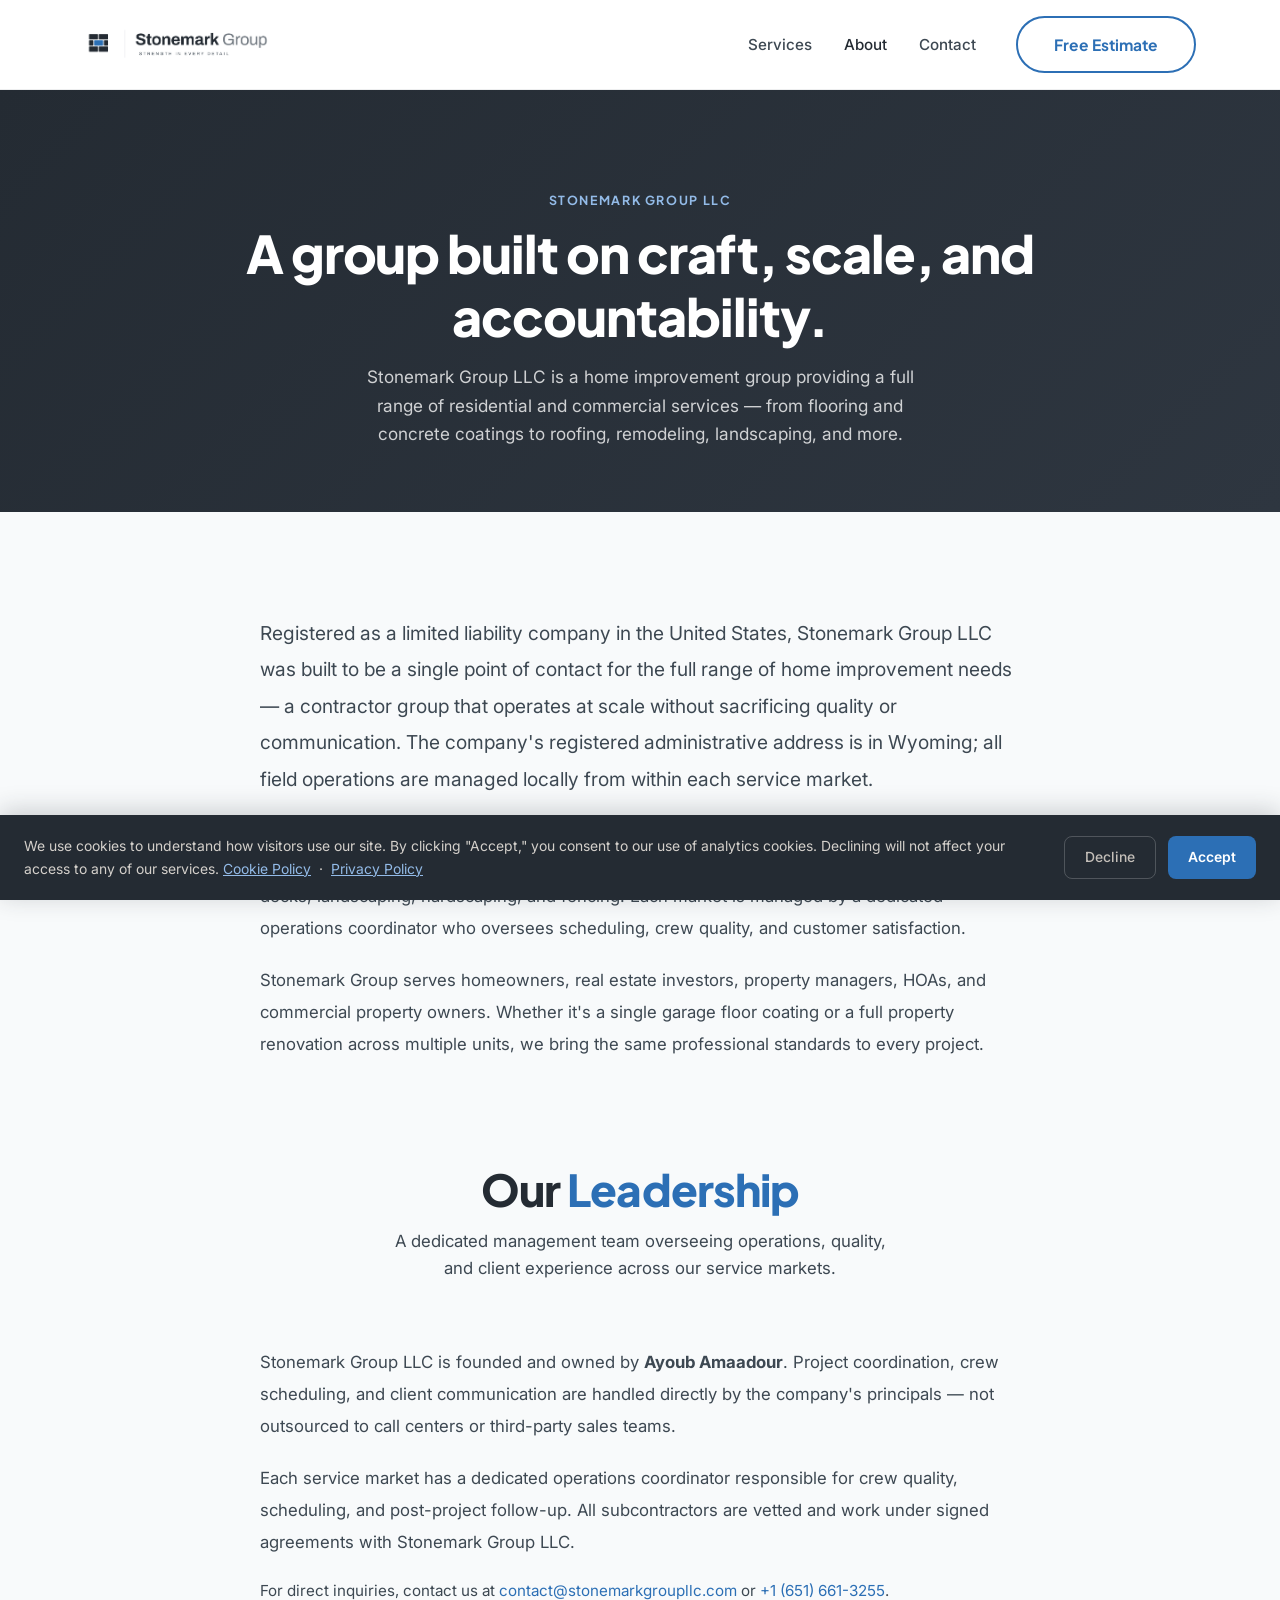
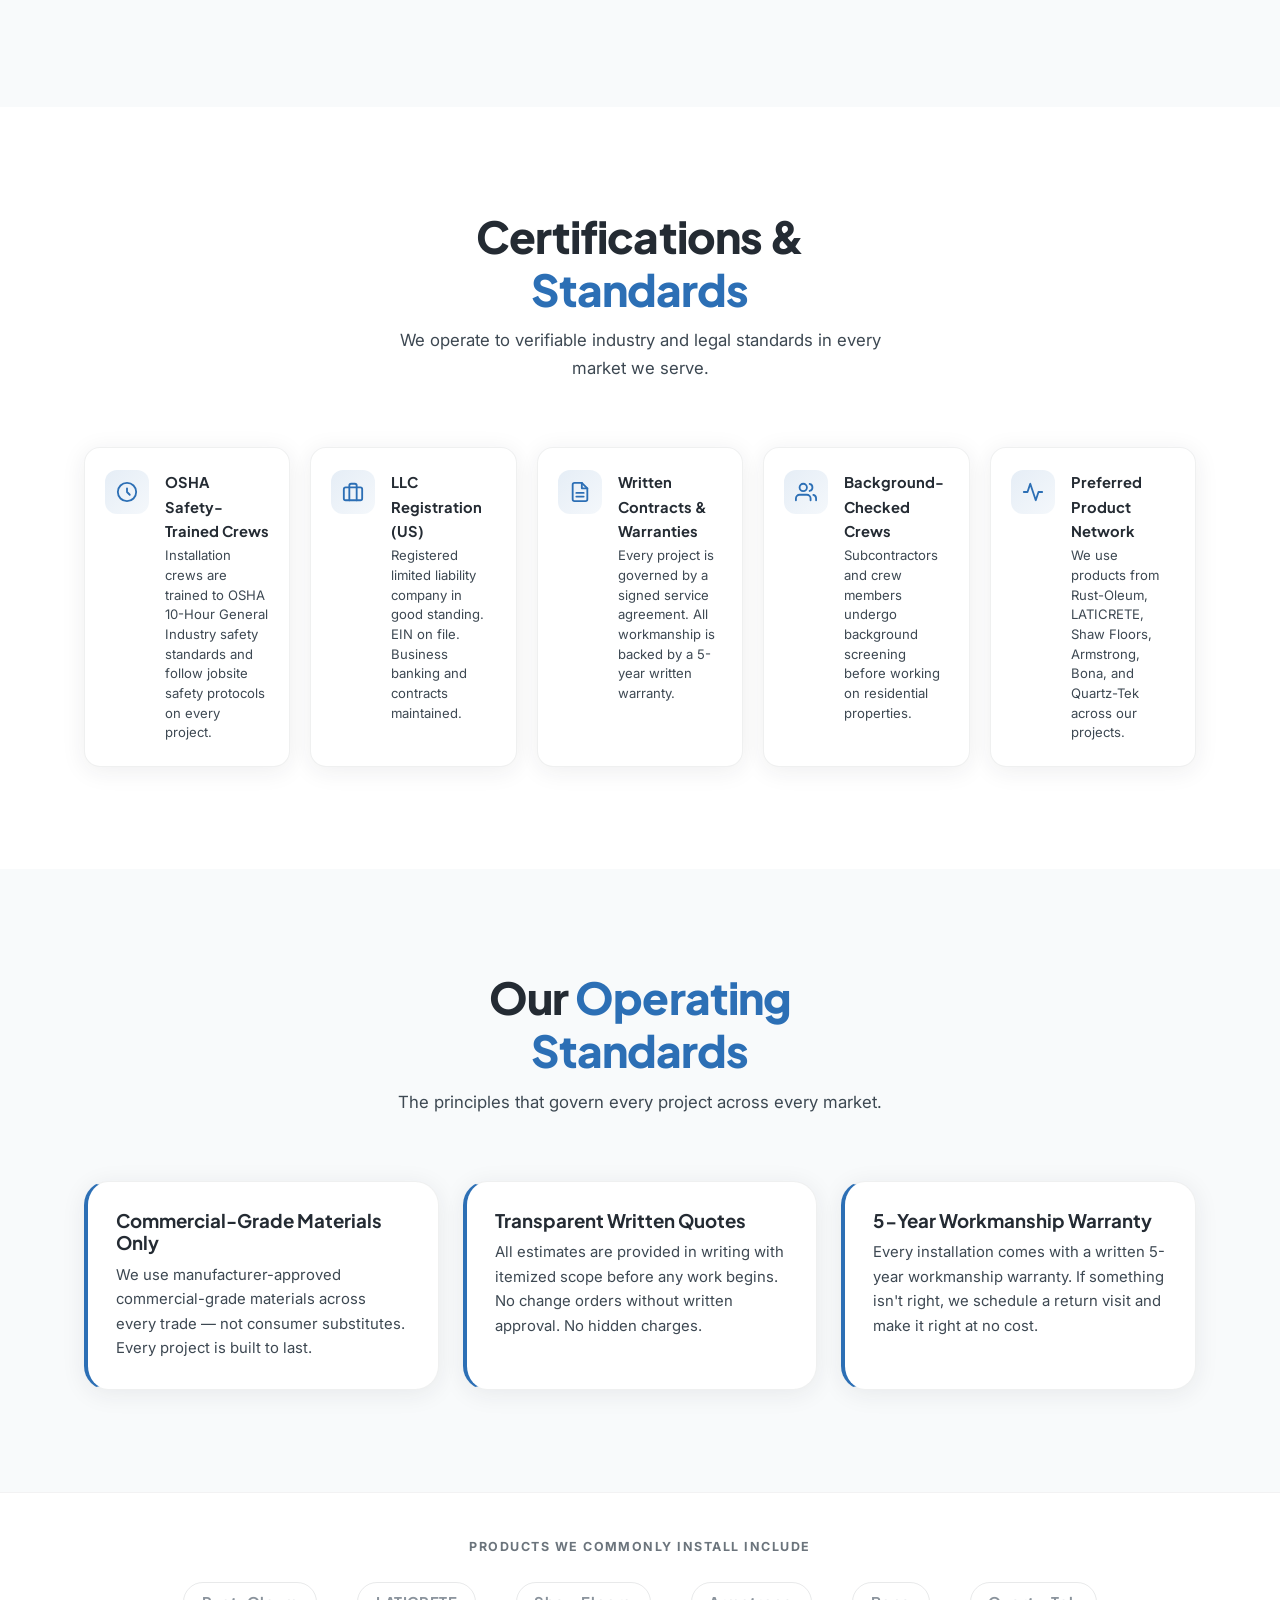
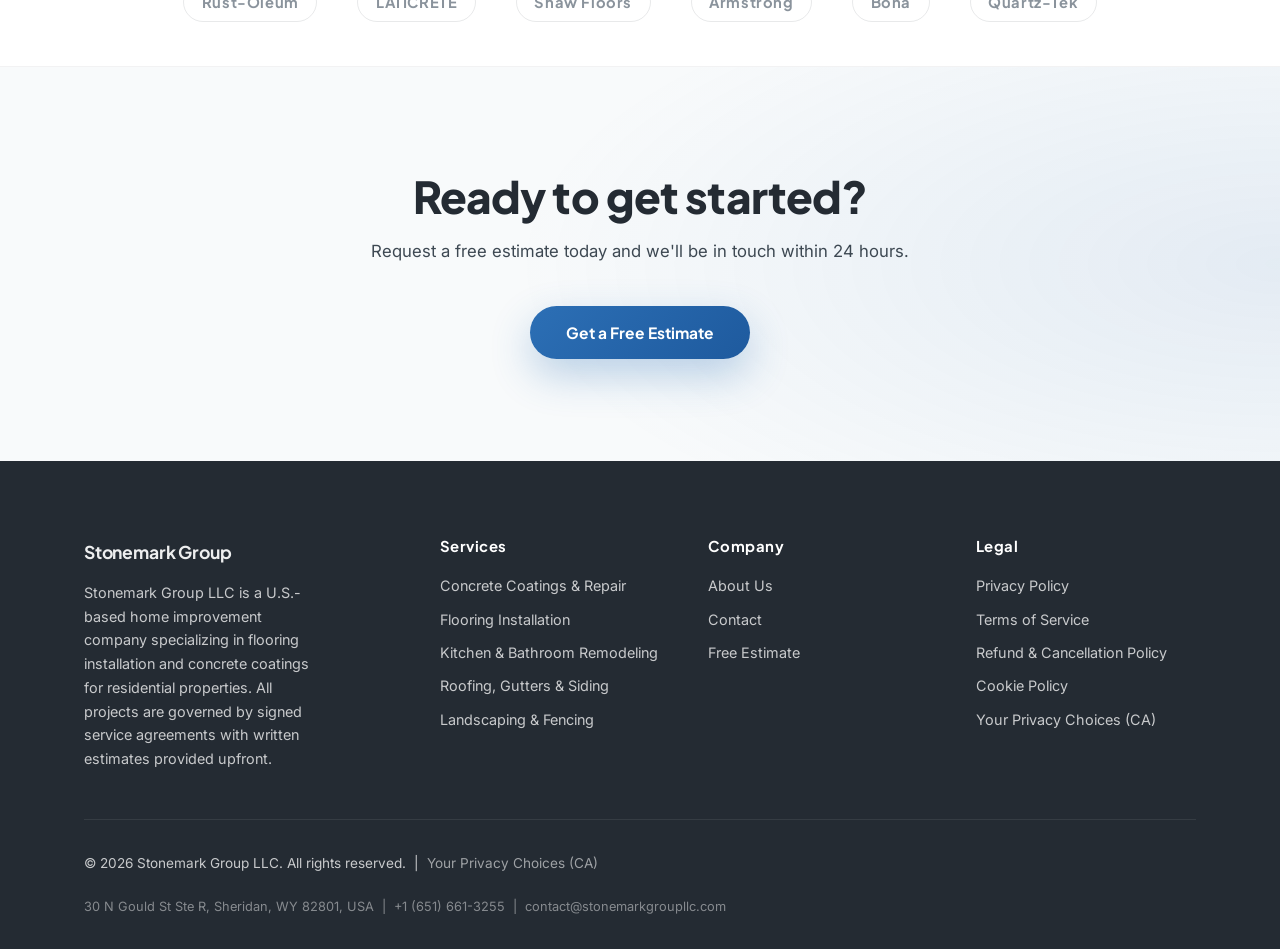
==== commit ea9f1d18: "Update footer tagline to focused, processor-friendly description Co-Authored-By: Claude Sonnet 4.6 <" ====
--- a/about.html
+++ b/about.html
@@ -5,6 +5,18 @@
   <meta name="viewport" content="width=device-width, initial-scale=1.0">
   <title>About Stonemark Group LLC | Professional Flooring & Home Improvement Services</title>
   <meta name="description" content="Learn about Stonemark Group LLC — a home improvement group providing full-service residential and commercial construction and renovation across the U.S.">
+
+  <link rel="canonical" href="https://stonemarkgroupllc.com/about.html">
+  <meta property="og:type" content="website">
+  <meta property="og:site_name" content="Stonemark Group LLC">
+  <meta property="og:title" content="About Stonemark Group LLC | Professional Flooring & Home Improvement Services">
+  <meta property="og:description" content="Learn about Stonemark Group LLC — a home improvement group providing full-service residential and commercial construction and renovation across the U.S.">
+  <meta property="og:url" content="https://stonemarkgroupllc.com/about.html">
+  <meta property="og:image" content="https://stonemarkgroupllc.com/logo.png">
+  <meta name="twitter:card" content="summary">
+  <meta name="twitter:title" content="About Stonemark Group LLC | Professional Flooring & Home Improvement Services">
+  <meta name="twitter:description" content="Learn about Stonemark Group LLC — a home improvement group providing full-service residential and commercial construction and renovation across the U.S.">
+  <meta name="twitter:image" content="https://stonemarkgroupllc.com/logo.png">
 
   <link rel="preconnect" href="https://fonts.googleapis.com">
   <link rel="preconnect" href="https://fonts.gstatic.com" crossorigin>
@@ -196,7 +208,7 @@
           <a href="index.html" class="brand">
             <img src="logo.png" alt="Stonemark Group" class="brand-logo">
           </a>
-          <p class="footer-brand-desc">Full-service home improvement for residential and commercial properties across the U.S.</p>
+          <p class="footer-brand-desc">Stonemark Group LLC is a U.S.-based home improvement company specializing in flooring installation and concrete coatings for residential properties. All projects are governed by signed service agreements with written estimates provided upfront.</p>
         </div>
         <div class="footer-col">
           <h4 class="footer-col-title">Services</h4>
